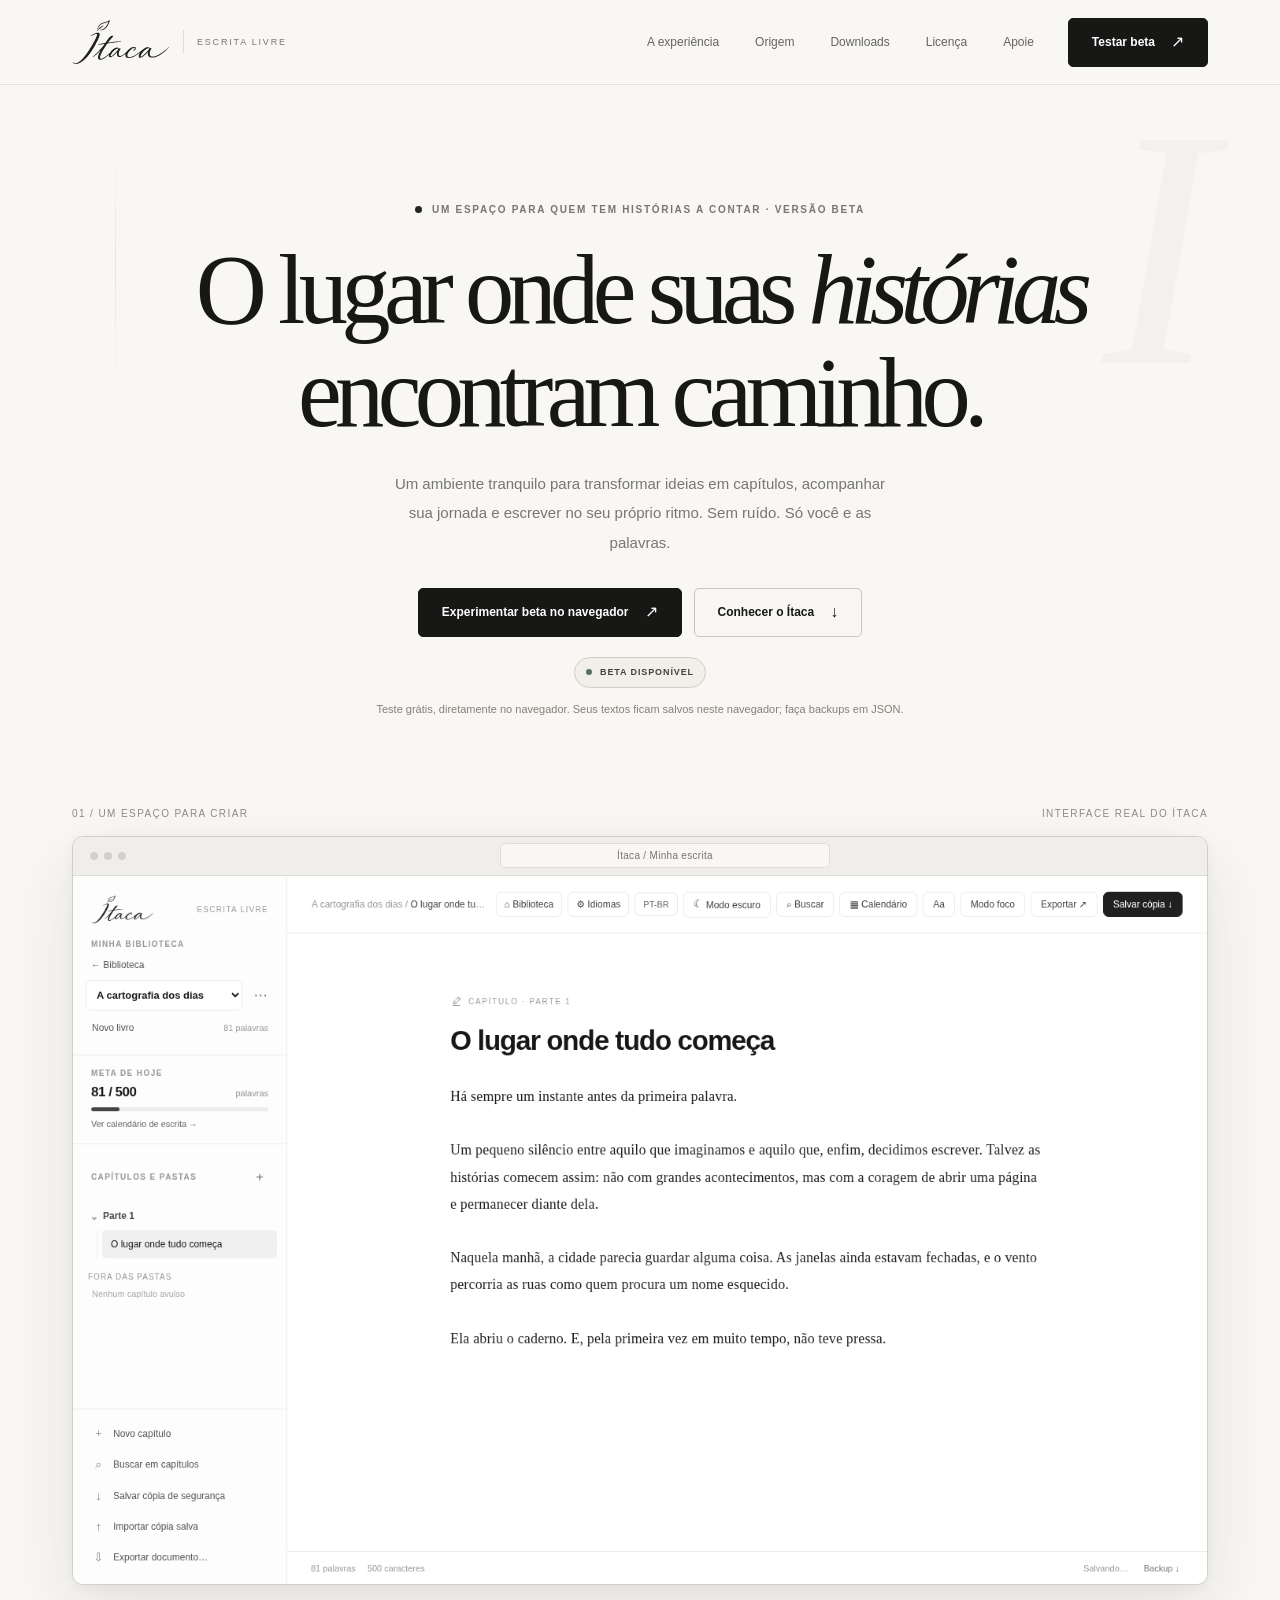
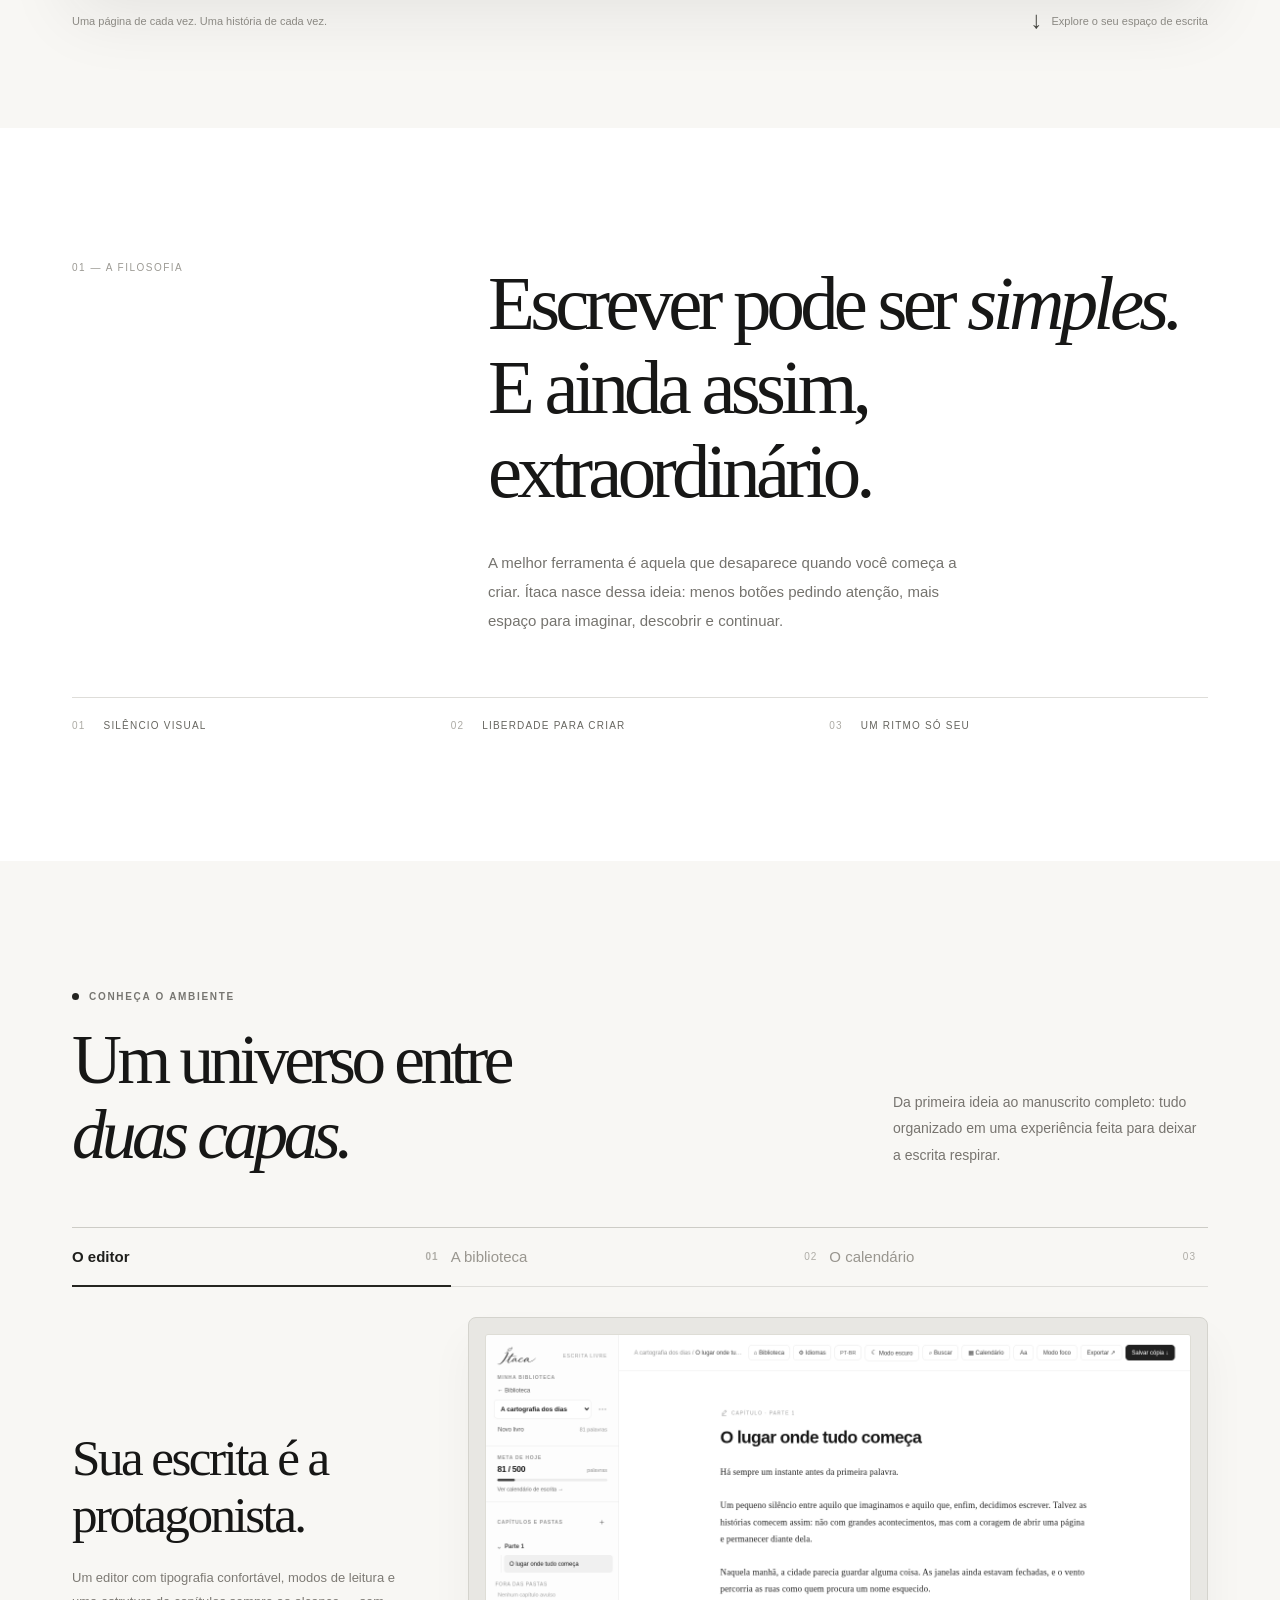
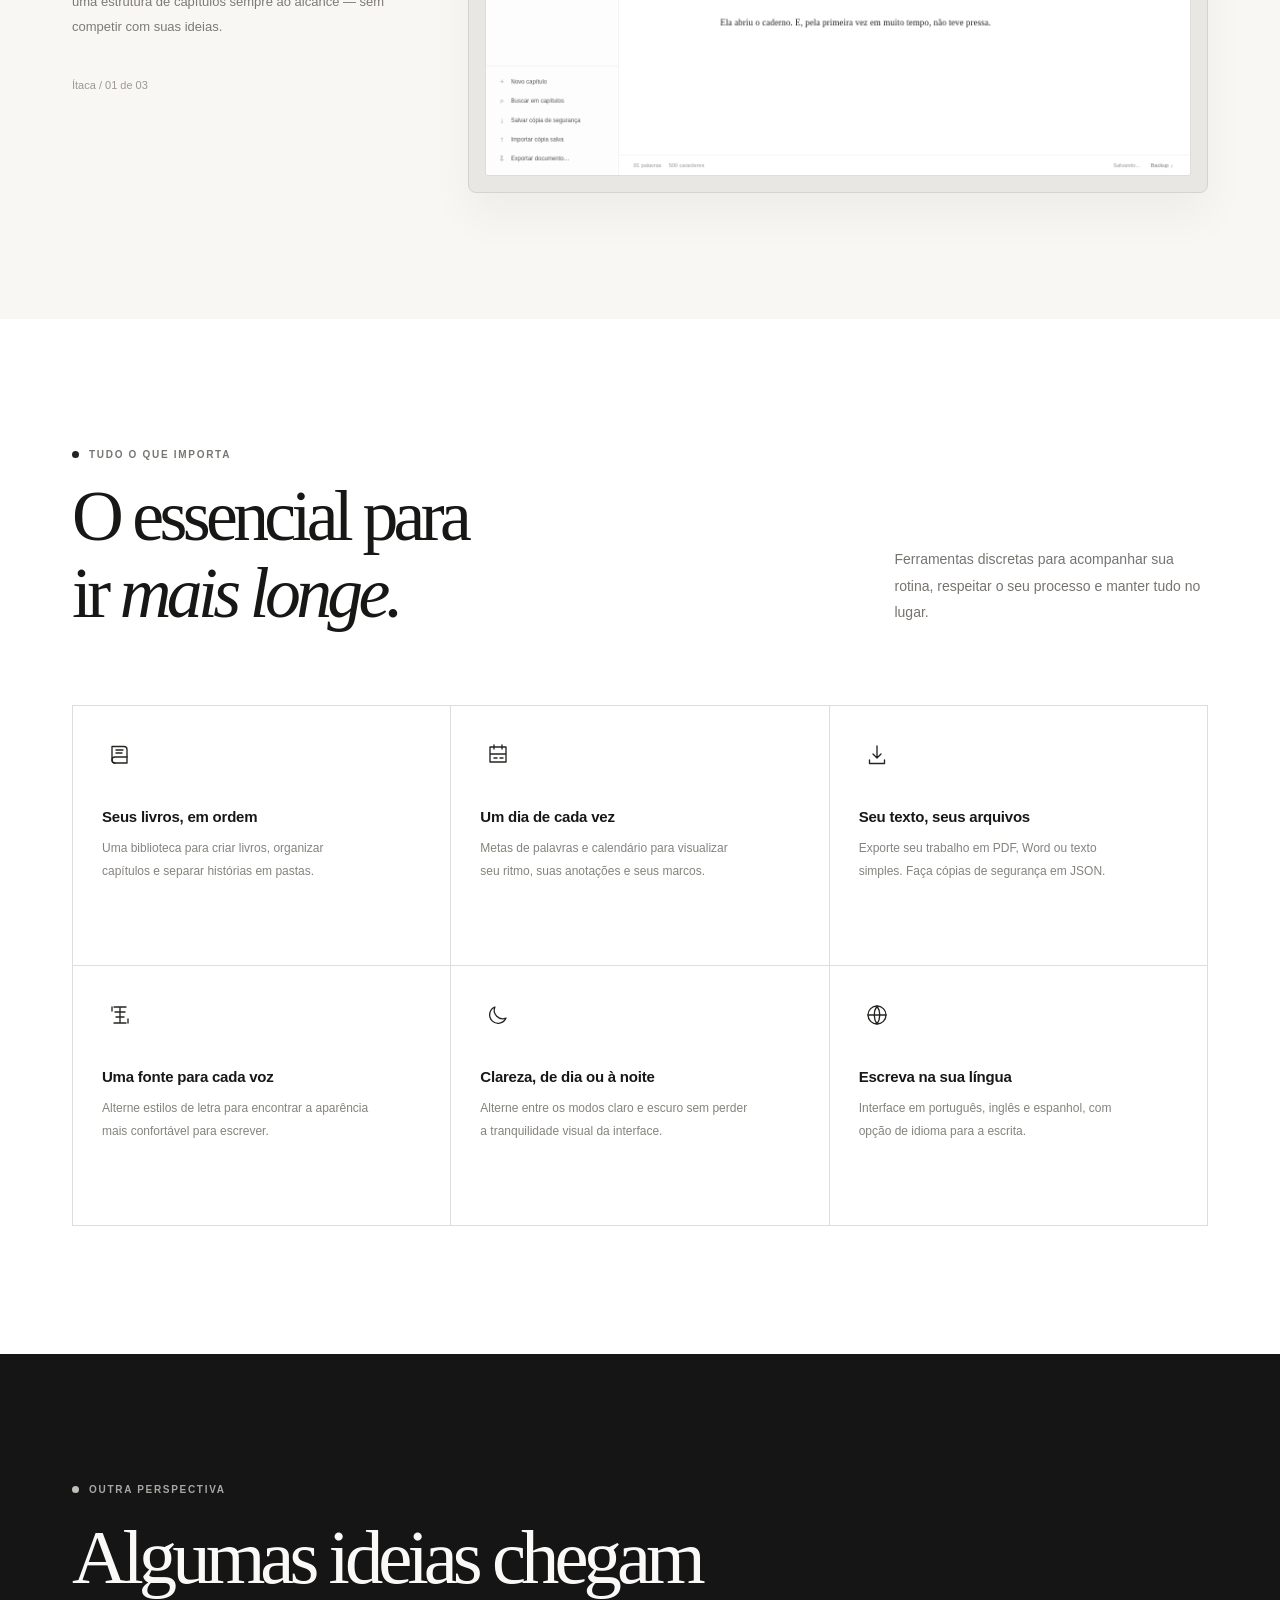
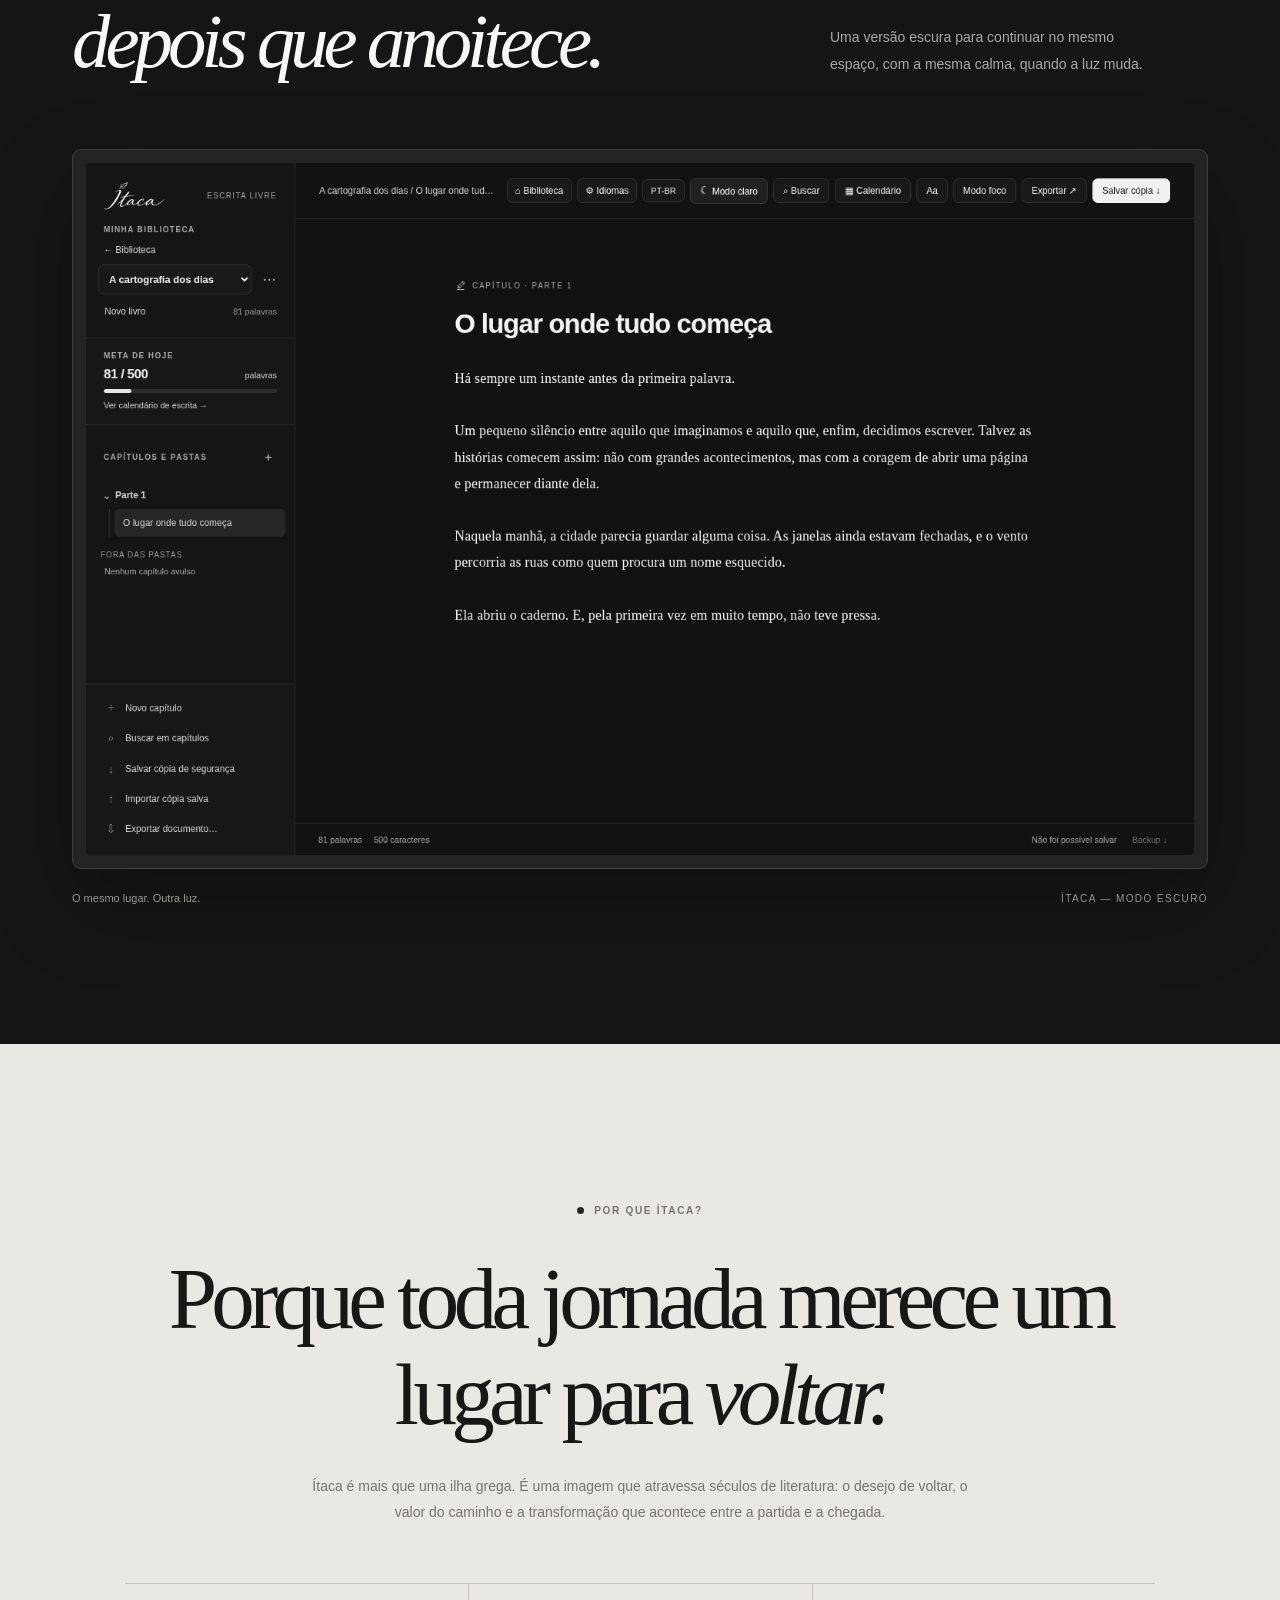
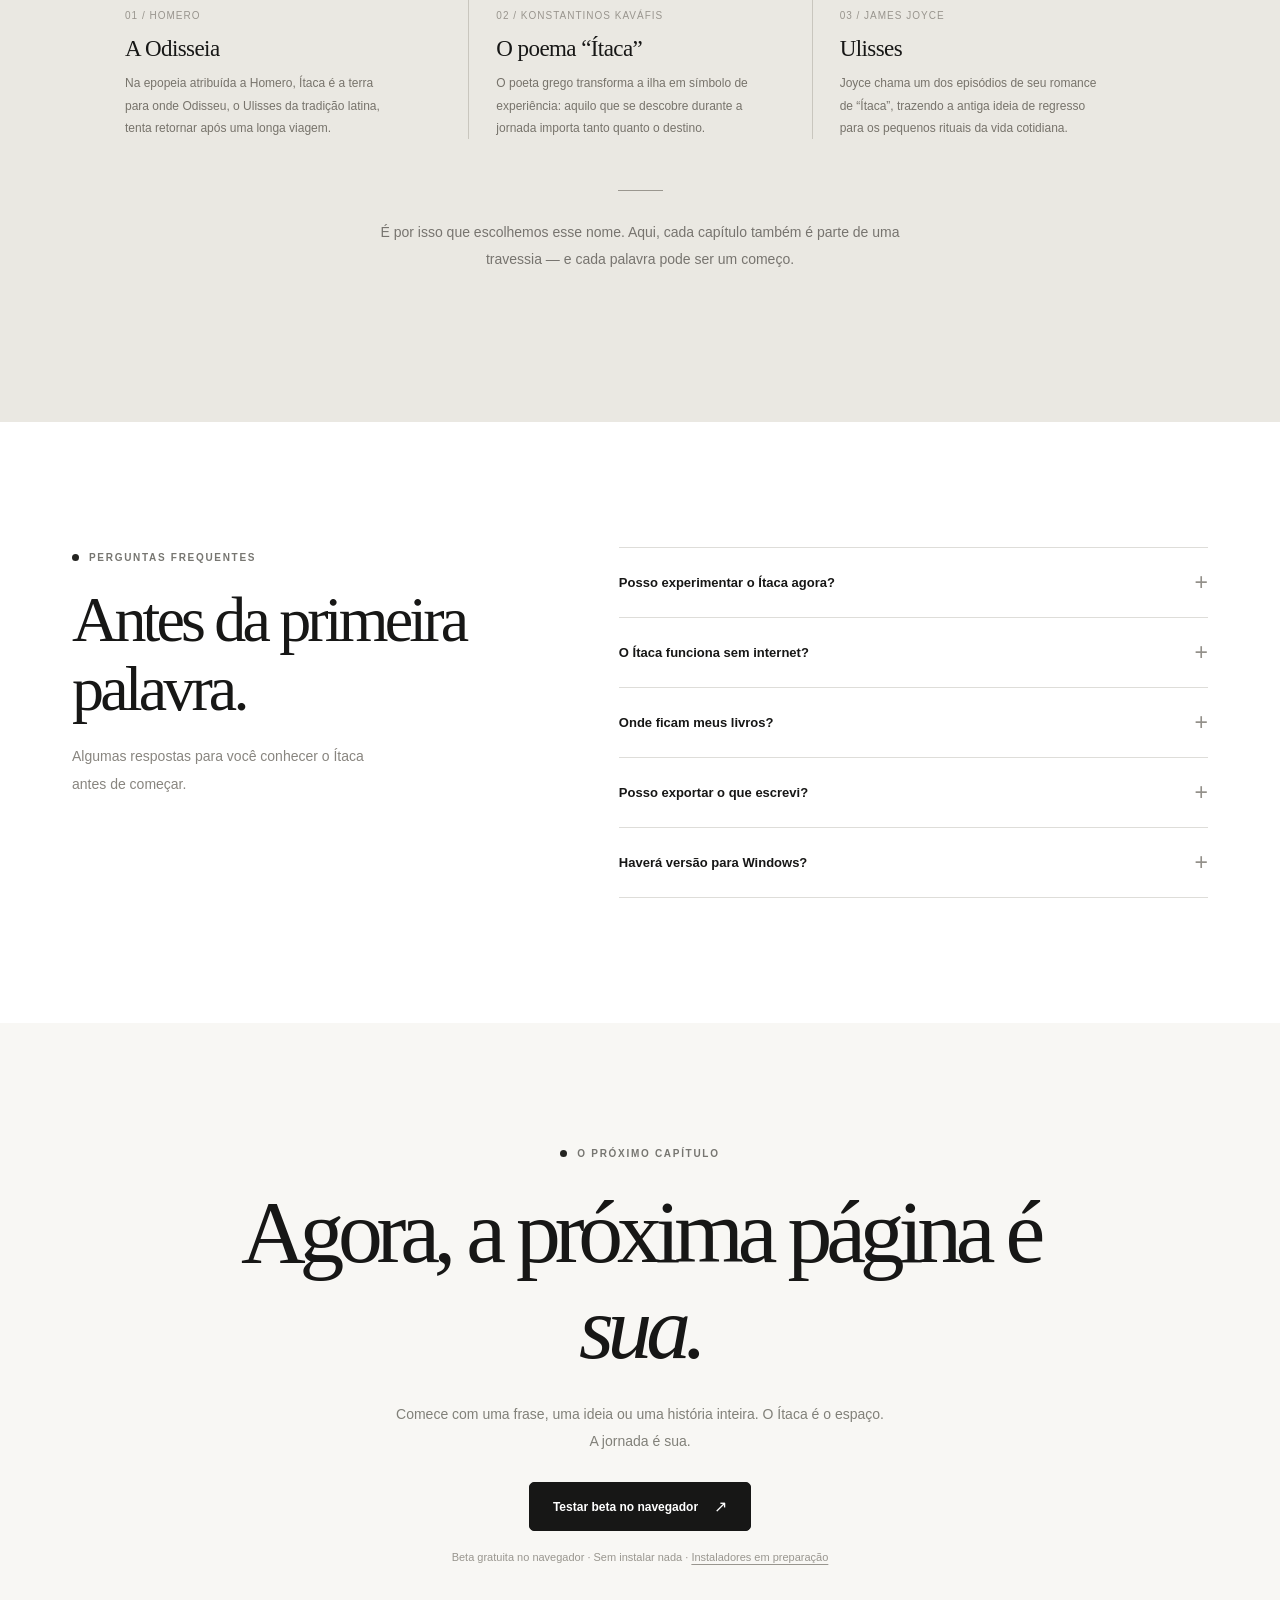
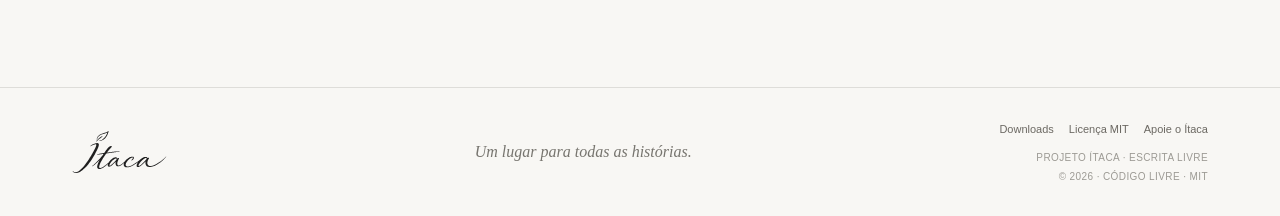
==== index.html @ 18994d3f "Publicar site do Ítaca." ====
<!doctype html>
<html lang="pt-BR">
<head>
<meta charset="UTF-8">
<meta name="viewport" content="width=device-width, initial-scale=1">
<meta name="theme-color" content="#f8f7f4">
<meta name="description" content="Experimente gratuitamente a versão beta do Ítaca no navegador: escreva livros, organize capítulos e acompanhe sua jornada de escrita.">
<meta property="og:title" content="Ítaca — Um lugar para suas histórias">
<meta property="og:description" content="Um lugar tranquilo para suas histórias. Experimente gratuitamente a versão beta do Ítaca no navegador.">
<title>Ítaca — Um lugar para suas histórias</title>
<link rel="icon" href="data:image/svg+xml,%3Csvg xmlns='http://www.w3.org/2000/svg' viewBox='0 0 64 64'%3E%3Crect width='64' height='64' rx='15' fill='%23191919'/%3E%3Cpath d='M17 46h30M22 39l3-9 18-18a4 4 0 0 1 6 0l3 3a4 4 0 0 1 0 6L34 39l-12 3z' fill='none' stroke='white' stroke-width='3' stroke-linejoin='round'/%3E%3C/svg%3E">
<style>
:root{--paper:#f8f7f4;--white:#fff;--ink:#171716;--muted:#71716e;--line:#deddd9;--soft:#eeede9;--faded:#aaa9a4;--dark:#171716;--display:Georgia,"Times New Roman",serif;--sans:-apple-system,BlinkMacSystemFont,"Segoe UI",Inter,Arial,sans-serif;--max:1200px}
*{box-sizing:border-box}
html{scroll-behavior:smooth}
body{margin:0;background:var(--paper);color:var(--ink);font-family:var(--sans);font-size:15px;-webkit-font-smoothing:antialiased;overflow-x:hidden}
button,a{ -webkit-tap-highlight-color:transparent }
a{color:inherit;text-decoration:none} button{font-family:inherit} button:focus-visible,a:focus-visible,summary:focus-visible{outline:2px solid #5a5a55;outline-offset:5px}
img{max-width:100%;display:block}
.wrap{max-width:var(--max);margin-inline:auto;padding-inline:32px}
.eyebrow{display:inline-flex;align-items:center;gap:10px;font-size:10px;font-weight:650;letter-spacing:.17em;text-transform:uppercase;color:#777671}
.eyebrow .dot{width:7px;height:7px;border-radius:50%;background:#242421}
.writing-line{font-family:var(--display);font-style:italic}
.rule{height:1px;background:var(--line);border:0}
/* Navigation */
.site-nav{z-index:30;position:sticky;top:0;border-bottom:1px solid rgba(46,46,43,.11);backdrop-filter:blur(20px);-webkit-backdrop-filter:blur(20px);background:rgba(248,247,244,.94)}
.nav-inner{min-height:84px;display:flex;align-items:center;justify-content:space-between;gap:34px}
.nav-logo{display:flex;align-items:center;gap:13px;min-width:0}
.nav-logo img{width:98px;height:auto}
.nav-logo .brand-divider{width:1px;height:23px;background:var(--line)}
.nav-logo .brand-caption{font-size:9px;letter-spacing:.2em;color:#787770;text-transform:uppercase;white-space:nowrap}
.nav-links{display:flex;align-items:center;gap:36px;margin-left:auto}
.nav-links a{font-size:12px;font-weight:510;color:#65645f;transition:color .2s}
.nav-links a:hover{color:var(--ink)}
.nav-cta{display:flex;align-items:center;gap:16px}
.btn{display:inline-flex;align-items:center;justify-content:center;gap:16px;min-height:49px;padding:0 23px;border:1px solid transparent;border-radius:5px;font-size:12px;font-weight:600;transition:transform .2s,background .2s,border-color .2s,color .2s;cursor:pointer;white-space:nowrap}
.btn:hover{transform:translateY(-2px)}
.btn-dark{color:#fff;background:var(--ink);border-color:var(--ink)}.btn-dark:hover{background:#383835;border-color:#383835}
.btn-light{background:transparent;color:var(--ink);border-color:#c6c5c0}.btn-light:hover{border-color:var(--ink)}
.btn-white{background:#fff;color:#171716;border-color:#fff}.btn-white:hover{background:#e9e7e1}
.btn .arrow{font-size:16px;font-weight:400;line-height:1}
.mobile-toggle{display:none;background:transparent;border:1px solid var(--line);border-radius:5px;width:44px;height:44px;align-items:center;justify-content:center;cursor:pointer}
.mobile-toggle svg{height:18px;width:18px}
/* Hero */
.hero{position:relative;overflow:hidden;padding:114px 0 94px}
.hero::before{content:'';position:absolute;width:1px;height:240px;background:linear-gradient(transparent,#d9d8d3,transparent);left:9%;top:60px;opacity:.6}
.hero::after{content:'I';position:absolute;right:5%;top:28px;font:italic 340px/.8 var(--display);color:rgba(30,30,26,.025);pointer-events:none}
.hero-top{position:relative;text-align:center;z-index:1}
.hero h1{font:400 clamp(56px,7.7vw,112px)/1.04 var(--display);letter-spacing:-.068em;max-width:1020px;margin:23px auto 25px}
.hero h1 em{font-style:italic;font-weight:400;letter-spacing:-.078em}
.hero-copy{font-size:15px;line-height:1.95;max-width:510px;color:#777671;margin:0 auto 31px}
.hero-actions{display:flex;align-items:center;justify-content:center;gap:12px;flex-wrap:wrap}
.hero-note{font-size:11px;color:#92918b;margin:18px 0 0}
.hero-visual{padding-top:90px;position:relative}
.hero-visual-top{display:flex;align-items:center;justify-content:space-between;gap:16px;margin-bottom:17px;font-size:10px;color:#8d8b85;letter-spacing:.14em;text-transform:uppercase}
.browser-shell{background:#fcfcfb;border:1px solid #d0cfca;border-radius:11px;overflow:hidden;box-shadow:0 28px 70px #20201d17,0 3px 13px #20201d0c}
.browser-top{background:#efeeeb;height:39px;display:flex;align-items:center;gap:14px;border-bottom:1px solid #deddd9;padding-inline:17px}
.traffic{display:flex;gap:6px}.traffic span{width:8px;height:8px;border-radius:50%;background:#d3d1cc}
.browser-location{margin:auto;min-width:0;padding:6px 12px;border:1px solid #deddd9;border-radius:5px;background:#f8f7f5;color:#777670;font-size:10px;letter-spacing:.03em;width:30%;text-align:center}
.screenshot{display:block;width:100%;height:auto;aspect-ratio:1440/900;object-fit:cover}
.hero-bottom{display:flex;align-items:center;justify-content:space-between;gap:12px;padding-top:22px;font-size:11px;color:#8b8983}
.hero-bottom .monogram{font:italic 24px var(--display);color:#44443f}
.hero-bottom .scroll-hint{display:flex;align-items:center;gap:9px}
/* Editorial intro */
.intro{padding:134px 0 130px;background:#fff}
.intro-grid{display:grid;grid-template-columns:.7fr 1.5fr;gap:80px;align-items:start}
.section-num{font-size:10px;letter-spacing:.15em;color:#9c9a94;text-transform:uppercase;white-space:nowrap}
.intro h2{font:400 clamp(44px,6vw,80px)/1.09 var(--display);letter-spacing:-.062em;max-width:750px;margin:0 0 34px}
.intro h2 em{font-weight:400}
.intro p{font-size:15px;line-height:1.95;color:#75736e;max-width:490px;margin:0}
.minimal-divider{margin-top:62px;border-top:1px solid var(--line);display:grid;grid-template-columns:repeat(3,1fr)}
.minimal-divider div{padding-top:22px;font-size:10px;letter-spacing:.12em;text-transform:uppercase;color:#676660}
.minimal-divider div span{color:#adaba5;margin-right:14px}
/* Feature overview tabs */
.experience{padding:125px 0 126px;background:var(--paper)}
.section-header{display:flex;align-items:end;justify-content:space-between;gap:30px;margin-bottom:54px}
.section-header h2{font:400 clamp(44px,5.4vw,74px)/1.08 var(--display);letter-spacing:-.065em;margin:20px 0 0}
.section-header p{font-size:14px;line-height:1.9;max-width:315px;color:#77746f;margin:0 0 4px}
.tabs{display:grid;grid-template-columns:1fr 1fr 1fr;border-top:1px solid #cdccc6;margin-bottom:30px}
.tab{display:flex;gap:15px;justify-content:space-between;align-items:center;text-align:left;background:transparent;border:0;border-bottom:1px solid var(--line);padding:20px 12px 20px 0;color:#99968f;cursor:pointer;font-size:15px;font-weight:520;transition:color .2s,border-color .2s}
.tab .tab-num{font-size:10px;letter-spacing:.1em;color:#afada7}
.tab.active{color:#1f1f1c;border-bottom:2px solid #252520;font-weight:650}
.tab:focus-visible{outline-offset:-4px}
.experience-panel{display:grid;grid-template-columns:.69fr 1.5fr;gap:55px;align-items:center;min-height:440px}
.experience-copy{padding:20px 0 10px}
.experience-copy h3{font:400 clamp(35px,4vw,55px)/1.12 var(--display);letter-spacing:-.05em;margin:0 0 22px;max-width:360px}
.experience-copy p{max-width:345px;font-size:13px;line-height:1.9;color:#7d7a74}
.experience-copy .small-caption{display:block;color:#9c9992;font-size:11px;padding-top:26px}
.experience-frame{position:relative;overflow:hidden;background:#e8e7e3;border:1px solid #d4d3cd;border-radius:8px;padding:16px;box-shadow:0 24px 45px #20201c0b}
.experience-frame img{width:100%;height:auto;border-radius:3px;border:1px solid #deddd6;display:none}
.experience-frame img.active{display:block;animation:softAppear .32s ease}
@keyframes softAppear{from{opacity:.6;transform:translateY(6px)}to{opacity:1;transform:none}}
/* Feature rows */
.features{background:#fff;padding:125px 0 128px}
.features-intro{display:grid;grid-template-columns:1.2fr .5fr;gap:70px;align-items:end;margin-bottom:72px}
.features-intro h2{font:400 clamp(48px,5.6vw,79px)/1.08 var(--display);letter-spacing:-.065em;margin:17px 0 0;max-width:680px}
.features-intro p{font-size:14px;line-height:1.9;color:#77736f;margin:0 0 7px}
.feature-grid{display:grid;grid-template-columns:repeat(3,minmax(0,1fr));border-top:1px solid var(--line);border-left:1px solid var(--line)}
.feature-card{padding:31px 29px 48px;min-height:260px;border-right:1px solid var(--line);border-bottom:1px solid var(--line);display:flex;flex-direction:column;align-items:start}
.feature-ico{width:36px;height:36px;display:flex;align-items:center;justify-content:center;margin-bottom:35px;color:#242421}
.feature-ico svg{width:24px;height:24px;stroke:currentColor;stroke-width:1.35;fill:none;stroke-linecap:round;stroke-linejoin:round}
.feature-card h3{font-size:15px;font-weight:620;letter-spacing:-.015em;margin:0 0 12px}
.feature-card p{color:#86837d;font-size:12px;line-height:1.9;max-width:270px;margin:0}
/* Dark mode feature */
.night{background:#151515;color:#faf9f7;padding:125px 0 140px;overflow:hidden}
.night .eyebrow{color:#a8a7a2}.night .eyebrow .dot{background:#c0bfb8}
.night-head{display:grid;grid-template-columns:1.2fr .65fr;gap:60px;align-items:end;margin-bottom:64px}
.night h2{font:400 clamp(49px,6vw,83px)/1.1 var(--display);letter-spacing:-.065em;margin:20px 0 0}
.night h2 em{font-weight:400}
.night-head p{color:#aaa9a3;font-size:14px;line-height:1.9;max-width:320px;margin:0 0 7px}
.night-stage{border:1px solid #3e3e3b;border-radius:9px;padding:13px;background:#232323;box-shadow:0 34px 85px #0004;overflow:hidden}
.night-stage img{border-radius:4px;width:100%;height:auto}
.night-foot{display:flex;align-items:center;justify-content:space-between;gap:20px;padding-top:23px;color:#96958f;font-size:11px}
.night-foot span:last-child{letter-spacing:.14em;text-transform:uppercase;font-size:10px}
/* Philosophy */
.philosophy{padding:156px 0 150px;background:#eae8e2;text-align:center}
.philosophy .eyebrow{color:#77746e}
.philosophy blockquote{font:400 clamp(48px,6.8vw,93px)/1.1 var(--display);letter-spacing:-.065em;margin:34px auto 30px;max-width:1080px}
.philosophy p{font-size:14px;line-height:1.9;color:#77746f;max-width:540px;margin:0 auto}
.philosophy-line{margin:46px auto 0;width:45px;height:1px;background:#9a978f}
/* FAQ */
.faq{padding:125px 0 125px;background:#fff}
.faq-grid{display:grid;grid-template-columns:.75fr 1fr;gap:105px}
.faq h2{font:400 clamp(44px,5vw,67px)/1.08 var(--display);letter-spacing:-.06em;margin:21px 0 20px}
.faq-intro{font-size:14px;line-height:1.95;color:#88857f;max-width:300px}
.question{border-bottom:1px solid var(--line)}
.question:first-child{border-top:1px solid var(--line)}
.question summary{list-style:none;display:flex;align-items:center;justify-content:space-between;gap:18px;padding:23px 0;cursor:pointer;font-size:13px;font-weight:590}
.question summary::-webkit-details-marker{display:none}
.question summary .plus{font-size:23px;line-height:1;font-weight:300;color:#93908a;transition:transform .2s}
.question[open] summary .plus{transform:rotate(45deg)}
.question p{font-size:13px;line-height:1.9;color:#7d7a74;margin:0 0 24px;max-width:495px}
/* Final CTA */
.final{padding:120px 0 124px;text-align:center;background:var(--paper)}
.final h2{font:400 clamp(51px,7vw,92px)/1.07 var(--display);letter-spacing:-.069em;margin:24px auto 25px;max-width:860px}
.final h2 em{font-weight:400}
.final p{font-size:14px;line-height:1.9;color:#818079;margin:0 auto 28px;max-width:490px}
.final .btn{min-width:210px}
.final .availability{display:block;font-size:11px;color:#99968f;margin-top:20px}
footer{background:var(--paper);border-top:1px solid var(--line)}
.footer-inner{min-height:128px;display:flex;justify-content:space-between;align-items:center;gap:35px}
.footer-inner img{width:95px;height:auto}
.footer-middle{font:italic 16px var(--display);color:#77756f}
.footer-right{font-size:10px;color:#9c9a94;letter-spacing:.04em;text-align:right;line-height:1.9}
/* reveal */
.js .reveal{opacity:0;transform:translateY(17px);transition:opacity .7s ease,transform .7s ease}
.js .reveal.in{opacity:1;transform:none}
/* Responsive */
@media(max-width:1040px){.wrap{padding-inline:30px}.nav-links{gap:22px}.nav-cta .btn{padding:0 14px}.hero{padding-top:98px}.hero h1{max-width:840px}.intro-grid{gap:55px}.experience-panel{gap:34px}.faq-grid{gap:55px}}
@media(max-width:770px){.nav-inner{min-height:70px}.nav-logo img{width:85px}.nav-links{display:none;position:absolute;top:69px;left:0;right:0;background:var(--paper);padding:22px 30px 28px;border-bottom:1px solid var(--line);flex-direction:column;align-items:flex-start;gap:20px;box-shadow:0 12px 20px #0000000b}.nav-links.open{display:flex}.mobile-toggle{display:flex}.nav-cta .btn{display:none}.hero{padding:76px 0 67px}.hero::before,.hero::after{display:none}.hero h1{font-size:clamp(51px,9.5vw,74px)}.hero-visual{padding-top:65px}.browser-shell{border-radius:8px}.hero-bottom{flex-wrap:wrap}.intro,.experience,.features,.night,.philosophy,.faq,.final{padding-block:90px}.intro-grid,.experience-panel,.features-intro,.night-head,.faq-grid{grid-template-columns:1fr;gap:30px}.intro h2{margin-top:3px}.section-header{align-items:start;flex-direction:column;gap:18px}.experience-panel{min-height:0}.experience-copy h3{max-width:none}.experience-copy{padding:0}.experience-frame{padding:10px}.features-intro{margin-bottom:42px}.feature-grid{grid-template-columns:repeat(2,minmax(0,1fr))}.night-head{margin-bottom:35px}.night-head p{max-width:560px}.faq-grid{gap:42px}.footer-inner{min-height:160px;flex-wrap:wrap;gap:12px}.footer-right{text-align:left}}
@media(max-width:530px){.wrap{padding-inline:21px}.nav-logo .brand-caption{display:none}.nav-logo .brand-divider{display:none}.hero{padding-top:70px}.eyebrow{font-size:9px;letter-spacing:.13em}.hero h1{font-size:clamp(48px,12.5vw,70px);line-height:1.04;margin:22px auto}.hero-copy{font-size:13px;line-height:1.85}.hero-actions .btn{width:100%}.hero-visual{padding-top:55px}.hero-visual-top{font-size:8px}.browser-top{height:29px;padding-inline:12px}.traffic span{width:6px;height:6px}.browser-location{font-size:8px;width:56%}.hero-bottom{font-size:9px}.intro,.experience,.features,.night,.philosophy,.faq,.final{padding-block:77px}.intro h2{font-size:46px}.minimal-divider{margin-top:40px}.minimal-divider div{font-size:8px;line-height:1.5}.minimal-divider div span{display:block;margin:0 0 5px}.section-header h2,.features-intro h2,.faq h2{font-size:47px}.section-header{margin-bottom:29px}.tabs{gap:8px}.tab{font-size:12px;gap:5px;padding-right:2px}.tab .tab-num{font-size:9px}.feature-grid{grid-template-columns:1fr}.feature-card{min-height:200px;padding:26px 25px 32px}.feature-ico{margin-bottom:20px}.night h2{font-size:49px}.philosophy blockquote{font-size:48px}.final h2{font-size:53px}.night-foot{font-size:9px}.footer-inner{padding-block:30px;display:grid;grid-template-columns:1fr 1fr}.footer-middle{grid-column:1/-1;grid-row:2}.footer-right{align-self:end}}
@media(prefers-reduced-motion:reduce){html{scroll-behavior:auto}*,*::before,*::after{animation-duration:.01ms!important;transition-duration:.01ms!important}.js .reveal{opacity:1;transform:none}}

/* Novas páginas · mesma linguagem editorial */
.nav-links a[aria-current="page"]{color:var(--ink);font-weight:680}
.footer-more{display:flex;gap:15px;flex-wrap:wrap;justify-content:flex-end;margin-bottom:8px}
.footer-more a{color:#6c6963;font-size:11px;letter-spacing:0;text-transform:none;white-space:nowrap}
.footer-more a:hover{text-decoration:underline;color:#25241f}
.philosophy .literary-intro{max-width:680px}
.literary-refs{display:grid;grid-template-columns:repeat(3,minmax(0,1fr));max-width:1030px;margin:57px auto 0;border-top:1px solid #c9c6be;text-align:left;gap:0}
.literary-ref{padding:26px 26px 0 0;min-width:0}
.literary-ref+.literary-ref{border-left:1px solid #c9c6be;padding-left:27px}
.literary-ref .literary-num{color:#99958e;letter-spacing:.1em;font-size:10px}
.literary-ref h3{font:400 23px/1.2 var(--display);letter-spacing:-.025em;margin:14px 0 10px}
.philosophy .literary-ref p{font-size:12px;line-height:1.85;color:#77736b;margin:0;max-width:270px}
.philosophy .philosophy-line{margin-top:51px}
.page-lead{padding:101px 0 93px;background:var(--paper);border-bottom:1px solid var(--line);text-align:center;position:relative;overflow:hidden}
.page-lead::after{content:'Í';font:italic 280px/.8 var(--display);color:#24221e08;position:absolute;right:7%;top:19px;pointer-events:none}
.page-lead .wrap{position:relative;z-index:1}
.page-lead h1{font:400 clamp(57px,7.6vw,105px)/1.04 var(--display);letter-spacing:-.07em;margin:23px auto 23px;max-width:1000px}
.page-lead h1 em{font-weight:400}
.page-lead p{max-width:650px;margin:0 auto;color:#77736f;font-size:15px;line-height:1.94}
.page-content{padding:94px 0 133px;background:#fff}
.page-content.warm{background:var(--paper)}
.page-intro{max-width:710px;margin:0 auto 50px;text-align:center}
.page-intro h2{font:400 clamp(35px,4.6vw,56px)/1.13 var(--display);letter-spacing:-.052em;margin:12px 0 14px}
.page-intro p{color:#77736f;font-size:14px;line-height:1.9;margin:0}
.download-grid{max-width:1040px;margin:0 auto;display:grid;grid-template-columns:repeat(2,minmax(0,1fr));gap:24px}
.download-card{border:1px solid #d9d7d0;background:#f8f7f4;border-radius:9px;padding:38px 34px 32px;display:flex;flex-direction:column;align-items:start;min-height:430px}
.system-icon{width:58px;height:58px;border:1px solid #d5d3cc;border-radius:13px;display:grid;place-items:center;font-size:29px;font-weight:400;color:#25241f;background:#fff}
.download-card .kicker{color:#918e87;font-size:10px;letter-spacing:.15em;text-transform:uppercase;margin:35px 0 10px}
.download-card h3{font:400 clamp(32px,3vw,44px)/1.1 var(--display);letter-spacing:-.05em;margin:0 0 14px}
.download-card p{color:#73716b;font-size:13px;line-height:1.85;margin:0 0 28px;flex:1}
.availability-tag{display:inline-flex;align-items:center;gap:8px;color:#77746f;font-size:11px;margin-top:15px}
.availability-tag::before{content:'';width:6px;height:6px;background:#bbb8b0;border-radius:50%}
.btn:disabled,.btn[disabled]{background:#e5e3dd;border-color:#e5e3dd;color:#8f8c85;cursor:not-allowed;transform:none;opacity:1}
.btn:disabled:hover,.btn[disabled]:hover{transform:none;background:#e5e3dd}
.note-strip{max-width:1040px;margin:45px auto 0;border-top:1px solid var(--line);padding:23px 3px 0;display:flex;gap:30px;align-items:center;justify-content:space-between}
.note-strip p{font-size:13px;color:#797670;line-height:1.7;max-width:600px;margin:0}
.license-layout{max-width:1050px;margin:0 auto;display:grid;grid-template-columns:.75fr 1.3fr;gap:86px}
.license-stamp{width:105px;height:105px;display:grid;place-items:center;border:1px solid #b5b1a8;border-radius:100%;font:400 40px var(--display);color:#262522}
.license-side h2{font:400 38px/1.15 var(--display);letter-spacing:-.04em;margin:25px 0 14px}
.license-side p,.license-copy p{font-size:14px;color:#77736f;line-height:1.96;margin:0 0 22px}
.license-copy h3{font:400 26px/1.2 var(--display);letter-spacing:-.03em;margin:0 0 15px}
.license-points{display:grid;gap:0;border-top:1px solid #dad8d1;margin-bottom:33px}
.license-point{display:grid;grid-template-columns:30px 1fr;align-items:start;gap:14px;border-bottom:1px solid #e5e2dc;padding:18px 0}
.license-point .mark{font-size:18px;color:#55514a}
.license-point strong{display:block;font-size:13px;color:#292824;font-weight:640;margin-bottom:6px}
.license-point span{font-size:12px;line-height:1.75;color:#77746f}
.license-fine{font-size:12px!important;line-height:1.8!important;color:#96928c!important}
.support-quote{font:400 clamp(37px,5vw,65px)/1.15 var(--display);letter-spacing:-.05em;max-width:890px;margin:0 auto 55px;text-align:center}
.support-grid{display:grid;grid-template-columns:repeat(2,minmax(0,1fr));gap:24px;max-width:1000px;margin:0 auto}
.support-card{padding:36px 34px 34px;border:1px solid #d8d6ce;background:#fff;border-radius:9px;min-height:330px;display:flex;align-items:start;flex-direction:column}
.support-card .symbol{font:400 32px var(--display);display:grid;place-items:center;width:50px;height:50px;border:1px solid var(--line);border-radius:10px;margin-bottom:29px}
.support-card h3{font:400 30px var(--display);letter-spacing:-.04em;margin:0 0 13px}
.support-card p{font-size:13px;line-height:1.85;color:#77736f;flex:1;margin:0 0 27px}
.support-note{text-align:center;font-size:12px;color:#838078;max-width:620px;margin:38px auto 0;line-height:1.9}
@media(max-width:1140px){.nav-links{gap:18px}.nav-links a{font-size:11px}.nav-logo .brand-caption{display:none}.nav-logo .brand-divider{display:none}}
@media(max-width:900px){.footer-inner{flex-wrap:wrap}.footer-right{text-align:left}.footer-more{justify-content:flex-start}}
@media(max-width:770px){.literary-refs{grid-template-columns:1fr;gap:0;margin-top:34px}.literary-ref{padding:19px 0 21px}.literary-ref+.literary-ref{border-left:0;border-top:1px solid #c9c6be;padding:19px 0 21px}.philosophy .literary-ref p{max-width:none}.download-grid,.support-grid,.license-layout{grid-template-columns:1fr}.license-layout{gap:35px}.page-lead{padding:76px 0}.page-content{padding:67px 0 90px}.note-strip{flex-direction:column;align-items:flex-start}.download-card{min-height:330px}.page-lead::after{display:none}}
@media(max-width:530px){.page-lead h1{font-size:clamp(48px,12vw,68px)}.page-lead p{font-size:13px}.download-card,.support-card{padding:28px 25px 26px}.support-quote{font-size:40px}.footer-more{gap:12px}}


/* Aviso da beta pública — discreto e editorial */
.beta-notice{display:flex;align-items:center;justify-content:center;gap:12px;max-width:650px;margin:20px auto 0;color:#838078;font-size:11px;line-height:1.65;flex-wrap:wrap}
.beta-pill{display:inline-flex;align-items:center;gap:8px;white-space:nowrap;padding:7px 11px;border:1px solid #d0cec6;background:#f0efe9;border-radius:100px;color:#44423d;font-size:9px;font-weight:700;letter-spacing:.1em}
.beta-live-dot{display:inline-block;width:6px;height:6px;border-radius:50%;background:#5a7059}
@media(max-width:530px){.beta-notice{display:grid;justify-items:center;font-size:11px;padding:0 8px}.hero-actions .btn{padding:0 12px;font-size:12px}}

</style>
<script>document.documentElement.classList.add('js')</script>
</head>
<body>
<header class="site-nav">
  <div class="wrap nav-inner">
    <a href="#inicio" aria-label="Ítaca, voltar ao início" class="nav-logo"><img src="[data-uri]" alt="Ítaca"><span class="brand-divider" aria-hidden="true"></span><span class="brand-caption">Escrita livre</span></a>
    <nav class="nav-links" id="nav-links" aria-label="Navegação principal">
      <a href="#experiencia">A experiência</a><a href="#sobre">Origem</a><a href="downloads.html">Downloads</a><a href="licenca.html">Licença</a><a href="apoie.html">Apoie</a>
    </nav>
    <div class="nav-cta"><a class="btn btn-dark" href="experimentar.html" aria-label="Experimentar versão beta do Ítaca no navegador">Testar beta <span class="arrow">↗</span></a><button class="mobile-toggle" id="mobile-toggle" aria-label="Abrir menu" aria-expanded="false" aria-controls="nav-links"><svg viewBox="0 0 24 24" aria-hidden="true" fill="none" stroke="currentColor" stroke-width="1.7" stroke-linecap="round"><path d="M4 8h16M4 16h16"/></svg></button></div>
  </div>
</header>
<main>
<section class="hero" id="inicio">
  <div class="wrap">
    <div class="hero-top">
      <div class="eyebrow"><span class="dot"></span> Um espaço para quem tem histórias a contar · versão beta</div>
      <h1>O lugar onde suas <em>histórias</em> encontram caminho.</h1>
      <p class="hero-copy">Um ambiente tranquilo para transformar ideias em capítulos, acompanhar sua jornada e escrever no seu próprio ritmo. Sem ruído. Só você e as palavras.</p>
      <div class="hero-actions"><a class="btn btn-dark" href="experimentar.html">Experimentar beta no navegador <span class="arrow">↗</span></a><a class="btn btn-light" href="#experiencia">Conhecer o Ítaca <span class="arrow">↓</span></a></div>
      <div class="beta-notice" role="note"><span class="beta-pill"><span aria-hidden="true" class="beta-live-dot"></span> BETA DISPONÍVEL</span><span>Teste grátis, diretamente no navegador. Seus textos ficam salvos neste navegador; faça backups em JSON.</span></div>
    </div>
    <div class="hero-visual reveal">
      <div class="hero-visual-top"><span>01 / UM ESPAÇO PARA CRIAR</span><span>INTERFACE REAL DO ÍTACA</span></div>
      <div class="browser-shell"><div class="browser-top" aria-hidden="true"><div class="traffic"><span></span><span></span><span></span></div><div class="browser-location">Ítaca / Minha escrita</div></div><img class="screenshot" src="[data-uri]" alt="Editor Ítaca em modo claro, com capítulos à esquerda, campo de escrita e meta diária." loading="eager"></div>
      <div class="hero-bottom"><span>Uma página de cada vez. Uma história de cada vez.</span><span class="scroll-hint"><span class="monogram">↓</span> Explore o seu espaço de escrita</span></div>
    </div>
  </div>
</section>
<section class="intro" id="filosofia"><div class="wrap">
  <div class="intro-grid reveal"><div class="section-num">01 — A FILOSOFIA</div><div><h2>Escrever pode ser <em class="writing-line">simples.</em> E ainda assim, extraordinário.</h2><p>A melhor ferramenta é aquela que desaparece quando você começa a criar. Ítaca nasce dessa ideia: menos botões pedindo atenção, mais espaço para imaginar, descobrir e continuar.</p></div></div>
  <div class="minimal-divider reveal"><div><span>01</span> Silêncio visual</div><div><span>02</span> Liberdade para criar</div><div><span>03</span> Um ritmo só seu</div></div>
</div></section>
<section class="experience" id="experiencia"><div class="wrap">
  <div class="section-header reveal"><div><div class="eyebrow"><span class="dot"></span> Conheça o ambiente</div><h2>Um universo entre<br><em class="writing-line">duas capas.</em></h2></div><p>Da primeira ideia ao manuscrito completo: tudo organizado em uma experiência feita para deixar a escrita respirar.</p></div>
  <div class="tabs" role="tablist" aria-label="Ver funcionalidades do Ítaca">
    <button type="button" class="tab active" role="tab" aria-selected="true" aria-controls="experience-panel" data-tab="editor"><span>O editor</span><span class="tab-num">01</span></button>
    <button type="button" class="tab" role="tab" aria-selected="false" aria-controls="experience-panel" data-tab="biblioteca"><span>A biblioteca</span><span class="tab-num">02</span></button>
    <button type="button" class="tab" role="tab" aria-selected="false" aria-controls="experience-panel" data-tab="calendario"><span>O calendário</span><span class="tab-num">03</span></button>
  </div>
  <div class="experience-panel" id="experience-panel" role="tabpanel" aria-live="polite">
    <div class="experience-copy"><h3 id="tab-heading">Sua escrita é a protagonista.</h3><p id="tab-description">Um editor com tipografia confortável, modos de leitura e uma estrutura de capítulos sempre ao alcance — sem competir com suas ideias.</p><span class="small-caption" id="tab-counter">Ítaca / 01 de 03</span></div>
    <div class="experience-frame"><img data-image="editor" class="active" src="[data-uri]" alt="Tela do editor de texto do Ítaca."><img data-image="biblioteca" src="[data-uri]" alt="Biblioteca de livros do Ítaca com três livros de exemplo." loading="lazy"><img data-image="calendario" src="[data-uri]" alt="Calendário de escrita com progresso diário e anotações." loading="lazy"></div>
  </div>
</div></section>
<section class="features" id="recursos"><div class="wrap">
  <div class="features-intro reveal"><div><div class="eyebrow"><span class="dot"></span> Tudo o que importa</div><h2>O essencial para<br>ir <em class="writing-line">mais longe.</em></h2></div><p>Ferramentas discretas para acompanhar sua rotina, respeitar o seu processo e manter tudo no lugar.</p></div>
  <div class="feature-grid">
    <div class="feature-card reveal"><div class="feature-ico"><svg viewBox="0 0 24 24"><path d="M4 3.5h12a3 3 0 0 1 3 3V20H7a3 3 0 0 1-3-3z"/><path d="M7 20a3 3 0 0 1 0-6h12M8 7h7M8 10h6"/></svg></div><h3>Seus livros, em ordem</h3><p>Uma biblioteca para criar livros, organizar capítulos e separar histórias em pastas.</p></div>
    <div class="feature-card reveal"><div class="feature-ico"><svg viewBox="0 0 24 24"><path d="M4 7.5V4h16v15H4zM4 11h16M8 2v4M16 2v4M8 15h3M14 15h3"/></svg></div><h3>Um dia de cada vez</h3><p>Metas de palavras e calendário para visualizar seu ritmo, suas anotações e seus marcos.</p></div>
    <div class="feature-card reveal"><div class="feature-ico"><svg viewBox="0 0 24 24"><path d="M12 3v12m0 0 4-4m-4 4-4-4M4.5 17v3.5h15V17"/></svg></div><h3>Seu texto, seus arquivos</h3><p>Exporte seu trabalho em PDF, Word ou texto simples. Faça cópias de segurança em JSON.</p></div>
    <div class="feature-card reveal"><div class="feature-ico"><svg viewBox="0 0 24 24"><path d="M6 4h12M6 20h12M12 4v16M4 8V4M20 20v-4"/><path d="M7 9h10M8 14h8"/></svg></div><h3>Uma fonte para cada voz</h3><p>Alterne estilos de letra para encontrar a aparência mais confortável para escrever.</p></div>
    <div class="feature-card reveal"><div class="feature-ico"><svg viewBox="0 0 24 24"><path d="M20 15.1A8.5 8.5 0 0 1 8.9 4 8.5 8.5 0 1 0 20 15.1z"/></svg></div><h3>Clareza, de dia ou à noite</h3><p>Alterne entre os modos claro e escuro sem perder a tranquilidade visual da interface.</p></div>
    <div class="feature-card reveal"><div class="feature-ico"><svg viewBox="0 0 24 24"><circle cx="12" cy="12" r="9"/><path d="M3 12h18M12 3a16 16 0 0 1 0 18M12 3a16 16 0 0 0 0 18"/></svg></div><h3>Escreva na sua língua</h3><p>Interface em português, inglês e espanhol, com opção de idioma para a escrita.</p></div>
  </div>
</div></section>
<section class="night"><div class="wrap">
  <div class="night-head reveal"><div><div class="eyebrow"><span class="dot"></span> Outra perspectiva</div><h2>Algumas ideias chegam <em class="writing-line">depois que anoitece.</em></h2></div><p>Uma versão escura para continuar no mesmo espaço, com a mesma calma, quando a luz muda.</p></div>
  <div class="night-stage reveal"><img src="[data-uri]" alt="Ítaca no modo escuro, com editor de capítulos e aparência minimalista." loading="lazy"></div>
  <div class="night-foot"><span>O mesmo lugar. Outra luz.</span><span>Ítaca — Modo escuro</span></div>
</div></section>
<section class="philosophy" id="sobre"><div class="wrap reveal">
  <div class="eyebrow"><span class="dot"></span> POR QUE ÍTACA?</div>
  <blockquote>Porque toda jornada merece um lugar para <em class="writing-line">voltar.</em></blockquote>
  <p class="literary-intro">Ítaca é mais que uma ilha grega. É uma imagem que atravessa séculos de literatura: o desejo de voltar, o valor do caminho e a transformação que acontece entre a partida e a chegada.</p>
  <div class="literary-refs" aria-label="Referências literárias do nome Ítaca">
    <article class="literary-ref"><div class="literary-num">01 / HOMERO</div><h3>A Odisseia</h3><p>Na epopeia atribuída a Homero, Ítaca é a terra para onde Odisseu, o Ulisses da tradição latina, tenta retornar após uma longa viagem.</p></article>
    <article class="literary-ref"><div class="literary-num">02 / KONSTANTINOS KAVÁFIS</div><h3>O poema “Ítaca”</h3><p>O poeta grego transforma a ilha em símbolo de experiência: aquilo que se descobre durante a jornada importa tanto quanto o destino.</p></article>
    <article class="literary-ref"><div class="literary-num">03 / JAMES JOYCE</div><h3>Ulisses</h3><p>Joyce chama um dos episódios de seu romance de “Ítaca”, trazendo a antiga ideia de regresso para os pequenos rituais da vida cotidiana.</p></article>
  </div>
  <div class="philosophy-line"></div>
  <p style="margin-top:28px">É por isso que escolhemos esse nome. Aqui, cada capítulo também é parte de uma travessia — e cada palavra pode ser um começo.</p>
</div></section>
<section class="faq"><div class="wrap faq-grid">
  <div class="reveal"><div class="eyebrow"><span class="dot"></span> Perguntas frequentes</div><h2>Antes da primeira palavra.</h2><p class="faq-intro">Algumas respostas para você conhecer o Ítaca antes de começar.</p></div>
  <div class="reveal">
    <details class="question"><summary>Posso experimentar o Ítaca agora? <span class="plus" aria-hidden="true">+</span></summary><p>Sim. Clique em “Experimentar beta no navegador” para abrir o editor, sem instalar nada nem criar conta. As versões para Mac e Windows ainda estão em desenvolvimento. Por ser beta, faça backups regulares dos seus livros em JSON.</p></details>
    <details class="question"><summary>O Ítaca funciona sem internet? <span class="plus" aria-hidden="true">+</span></summary><p>Para acessar a versão beta hospedada, é preciso conexão com a internet na primeira abertura. Depois que a página carrega, a escrita e o armazenamento podem funcionar localmente; o modo offline não é garantido se o navegador limpar os arquivos do site. Os aplicativos para desktop estão em desenvolvimento.</p></details>
    <details class="question"><summary>Onde ficam meus livros? <span class="plus" aria-hidden="true">+</span></summary><p>Na versão HTML, os dados são salvos no armazenamento local do navegador, quando permitido. Faça backups em JSON regularmente. Na versão de desktop, o armazenamento será gerenciado pelo próprio aplicativo.</p></details>
    <details class="question"><summary>Posso exportar o que escrevi? <span class="plus" aria-hidden="true">+</span></summary><p>Sim. O Ítaca permite exportar capítulos ou livros completos em PDF, Word (.docx) e texto simples (.txt).</p></details>
    <details class="question"><summary>Haverá versão para Windows? <span class="plus" aria-hidden="true">+</span></summary><p>Sim. As versões Windows e Mac estão em desenvolvimento e ainda não têm download público disponível. Enquanto isso, você pode testar a beta no navegador.</p></details>
  </div>
</div></section>
<section class="final"><div class="wrap reveal"><div class="eyebrow"><span class="dot"></span> O próximo capítulo</div><h2>Agora, a próxima página é <em class="writing-line">sua.</em></h2><p>Comece com uma frase, uma ideia ou uma história inteira. O Ítaca é o espaço. A jornada é sua.</p><a class="btn btn-dark" href="experimentar.html">Testar beta no navegador <span class="arrow">↗</span></a><span class="availability">Beta gratuita no navegador · Sem instalar nada · <a href="downloads.html" style="text-decoration:underline;text-underline-offset:3px">Instaladores em preparação</a></span></div></section>
</main>
<footer><div class="wrap footer-inner"><a href="#inicio" aria-label="Voltar ao topo"><img src="[data-uri]" alt="Ítaca"></a><span class="footer-middle">Um lugar para todas as histórias.</span><div class="footer-right"><div class="footer-more"><a href="downloads.html">Downloads</a><a href="licenca.html">Licença MIT</a><a href="apoie.html">Apoie o Ítaca</a></div>PROJETO ÍTACA · ESCRITA LIVRE<br>© <span id="year">2026</span> · CÓDIGO LIVRE · MIT</div></div></footer>
<script>
(function(){
  const toggle=document.getElementById('mobile-toggle');
  const menu=document.getElementById('nav-links');
  toggle.addEventListener('click',()=>{const open=menu.classList.toggle('open');toggle.setAttribute('aria-expanded',String(open));toggle.setAttribute('aria-label',open?'Fechar menu':'Abrir menu');});
  menu.querySelectorAll('a').forEach(a=>a.addEventListener('click',()=>{menu.classList.remove('open');toggle.setAttribute('aria-expanded','false');toggle.setAttribute('aria-label','Abrir menu');}));
  const information={
    editor:['Sua escrita é a protagonista.','Um editor com tipografia confortável, modos de leitura e uma estrutura de capítulos sempre ao alcance — sem competir com suas ideias.','Ítaca / 01 de 03'],
    biblioteca:['Todas as histórias têm um lugar.','Comece um novo livro, escolha uma capa e organize cada capítulo em uma biblioteca que cresce junto com você.','Ítaca / 02 de 03'],
    calendario:['O importante é continuar.','Defina metas, marque dias especiais e registre pequenas anotações sobre o seu processo. Um calendário que acompanha, sem cobrar.','Ítaca / 03 de 03']
  };
  const tabs=Array.from(document.querySelectorAll('.tab'));
  function choose(tab){
    const key=tab.dataset.tab;const info=information[key];
    tabs.forEach(t=>{const selected=t===tab;t.classList.toggle('active',selected);t.setAttribute('aria-selected',String(selected));t.tabIndex=selected?0:-1;});
    document.getElementById('tab-heading').textContent=info[0];document.getElementById('tab-description').textContent=info[1];document.getElementById('tab-counter').textContent=info[2];
    document.querySelectorAll('.experience-frame img').forEach(img=>img.classList.toggle('active',img.dataset.image===key));
  }
  tabs.forEach((tab,i)=>{tab.addEventListener('click',()=>choose(tab));tab.addEventListener('keydown',e=>{if(e.key==='ArrowRight'||e.key==='ArrowLeft'){e.preventDefault();const next=tabs[(i+(e.key==='ArrowRight'?1:-1)+tabs.length)%tabs.length];choose(next);next.focus();}});});
  const observer=('IntersectionObserver' in window)?new IntersectionObserver(entries=>{entries.forEach(entry=>{if(entry.isIntersecting){entry.target.classList.add('in');observer.unobserve(entry.target);}})},{threshold:.1,rootMargin:'0px 0px -25px 0px'}):null;
  document.querySelectorAll('.reveal').forEach(node=>{if(observer)observer.observe(node);else node.classList.add('in');});
  document.getElementById('year').textContent=String(new Date().getFullYear());
})();
</script>
</body></html>
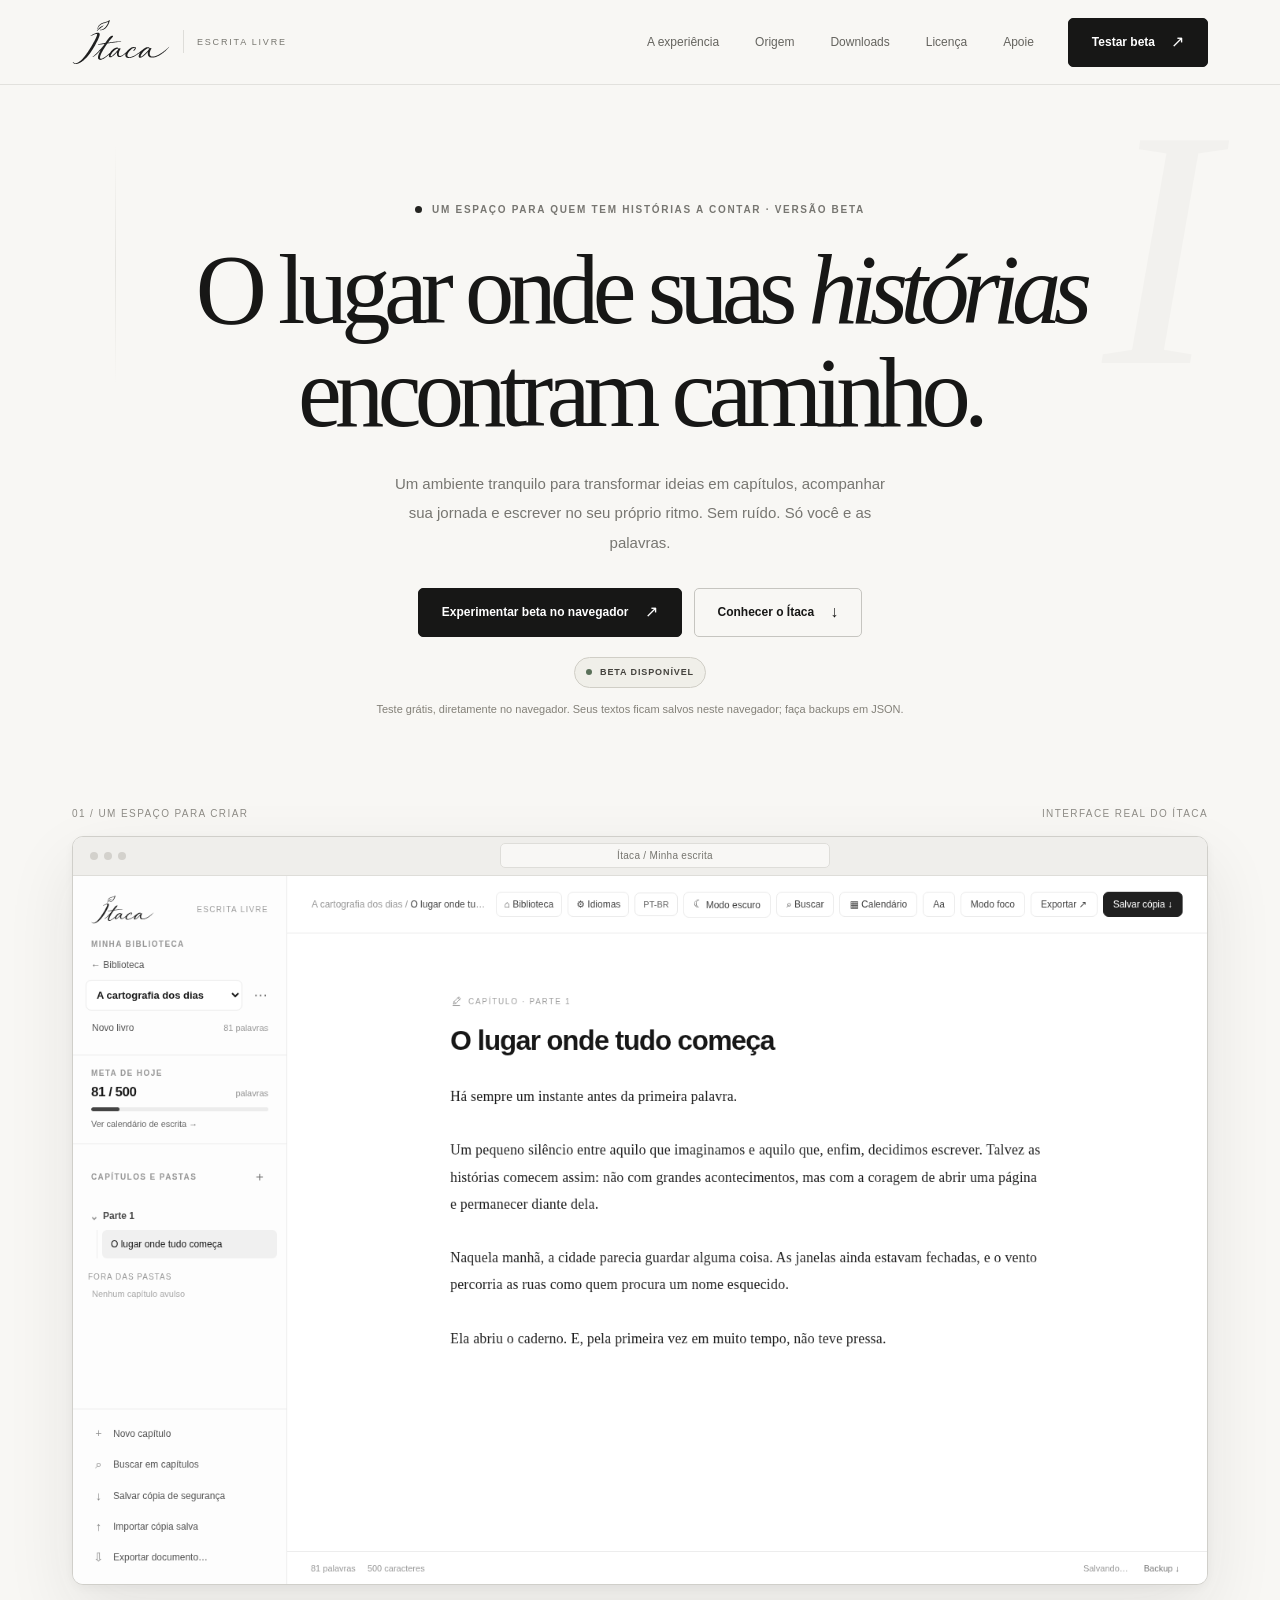
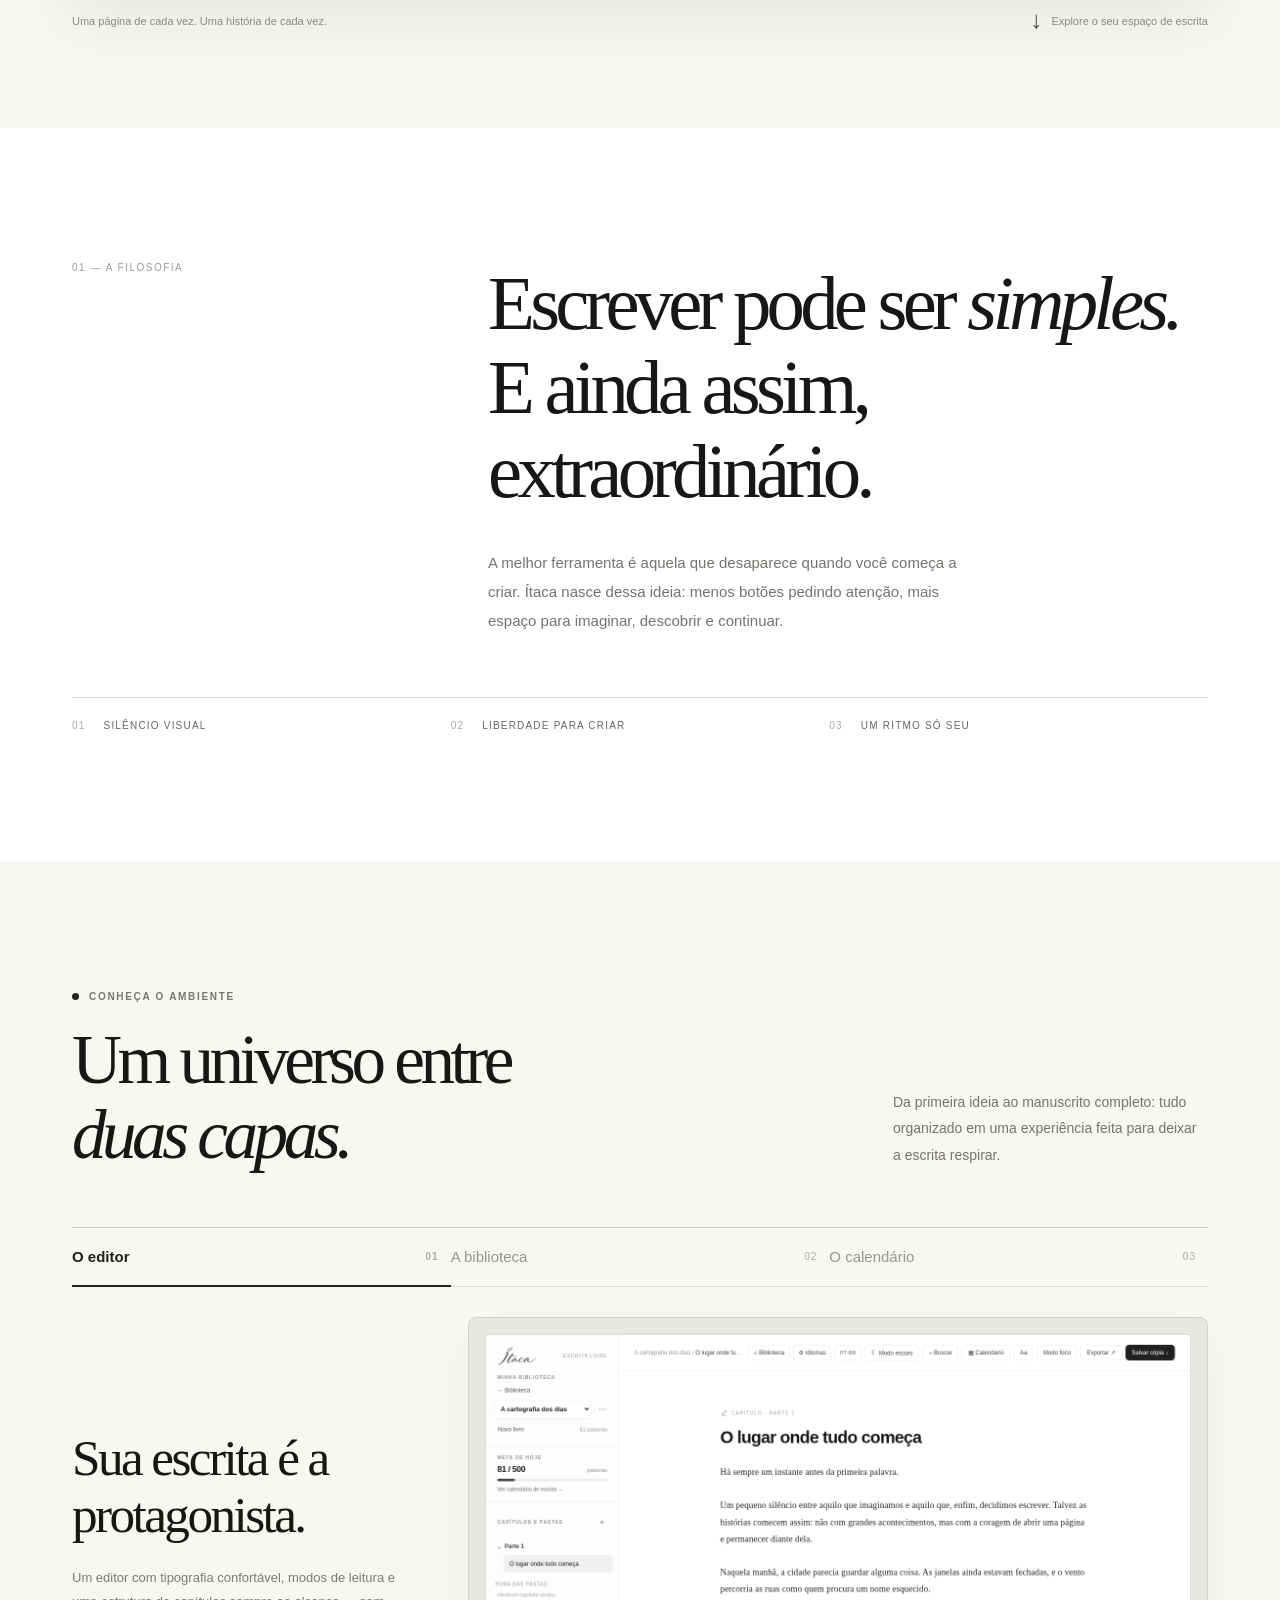
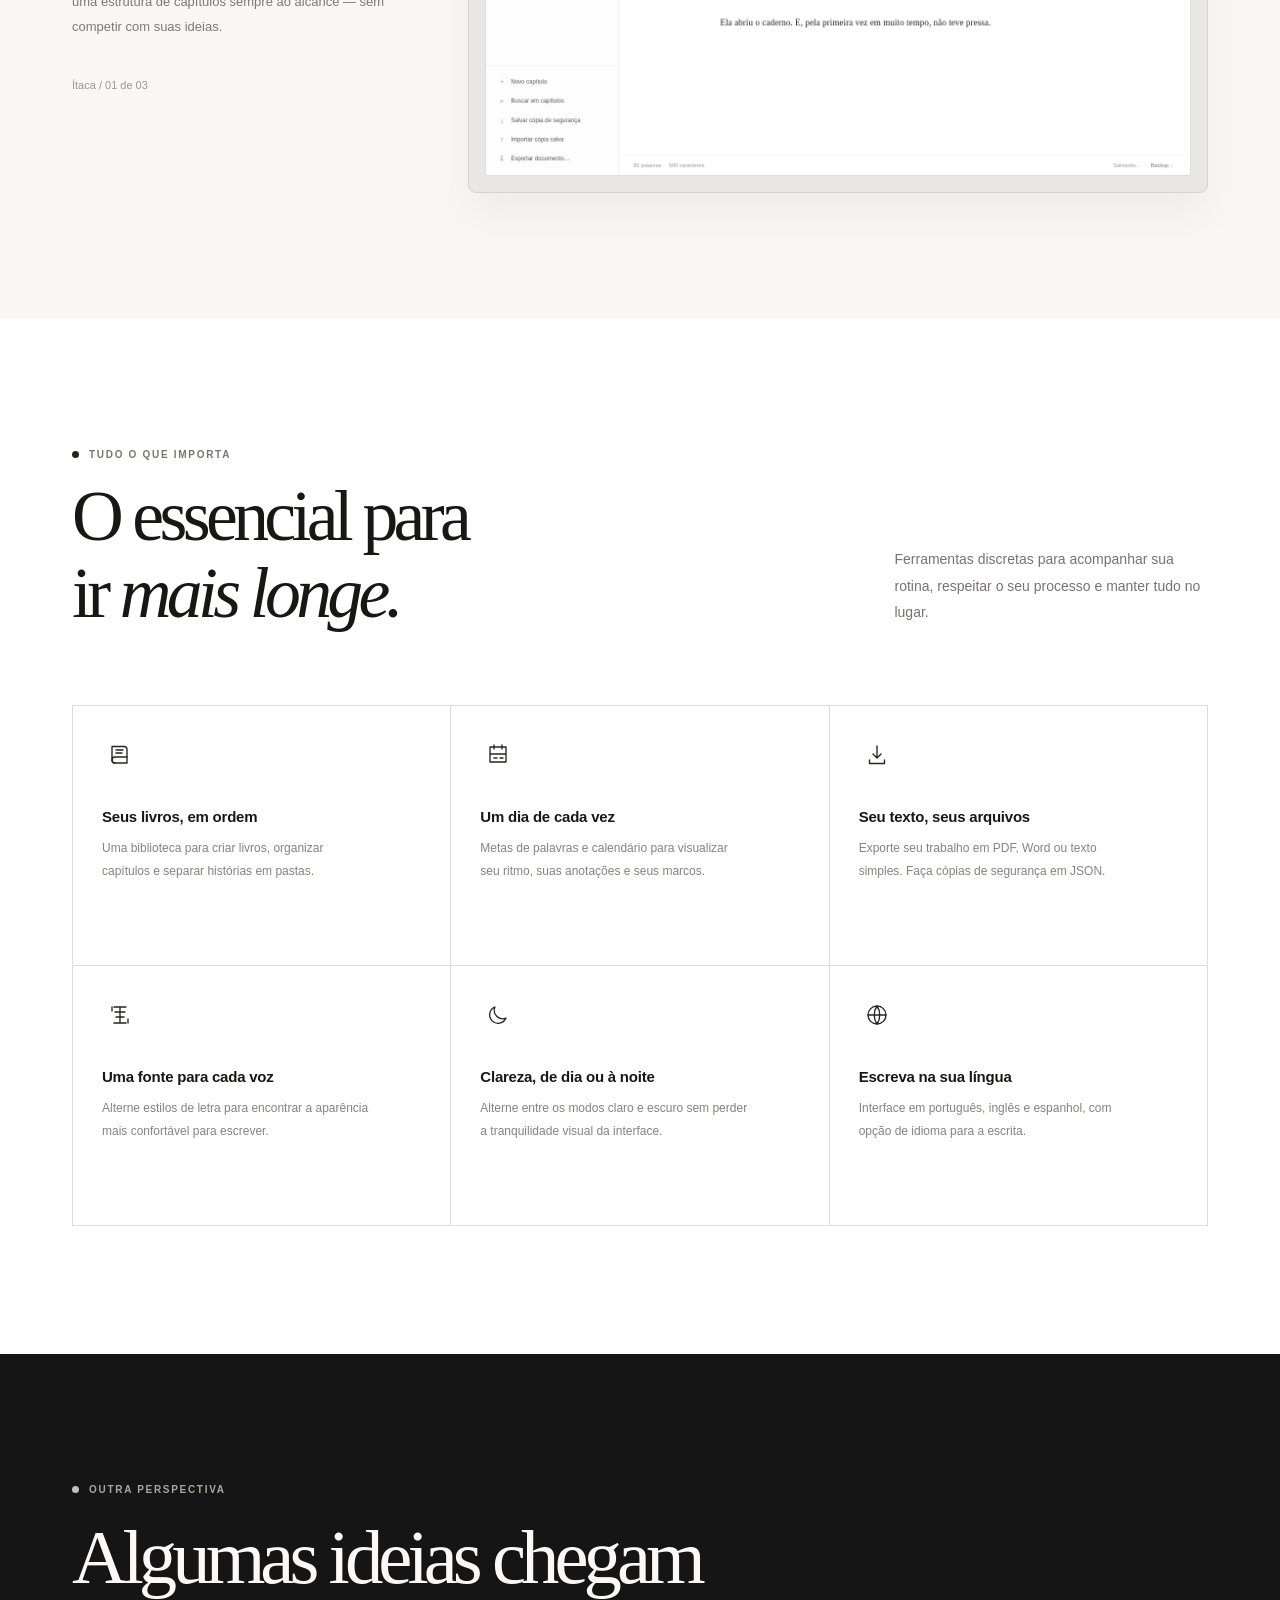
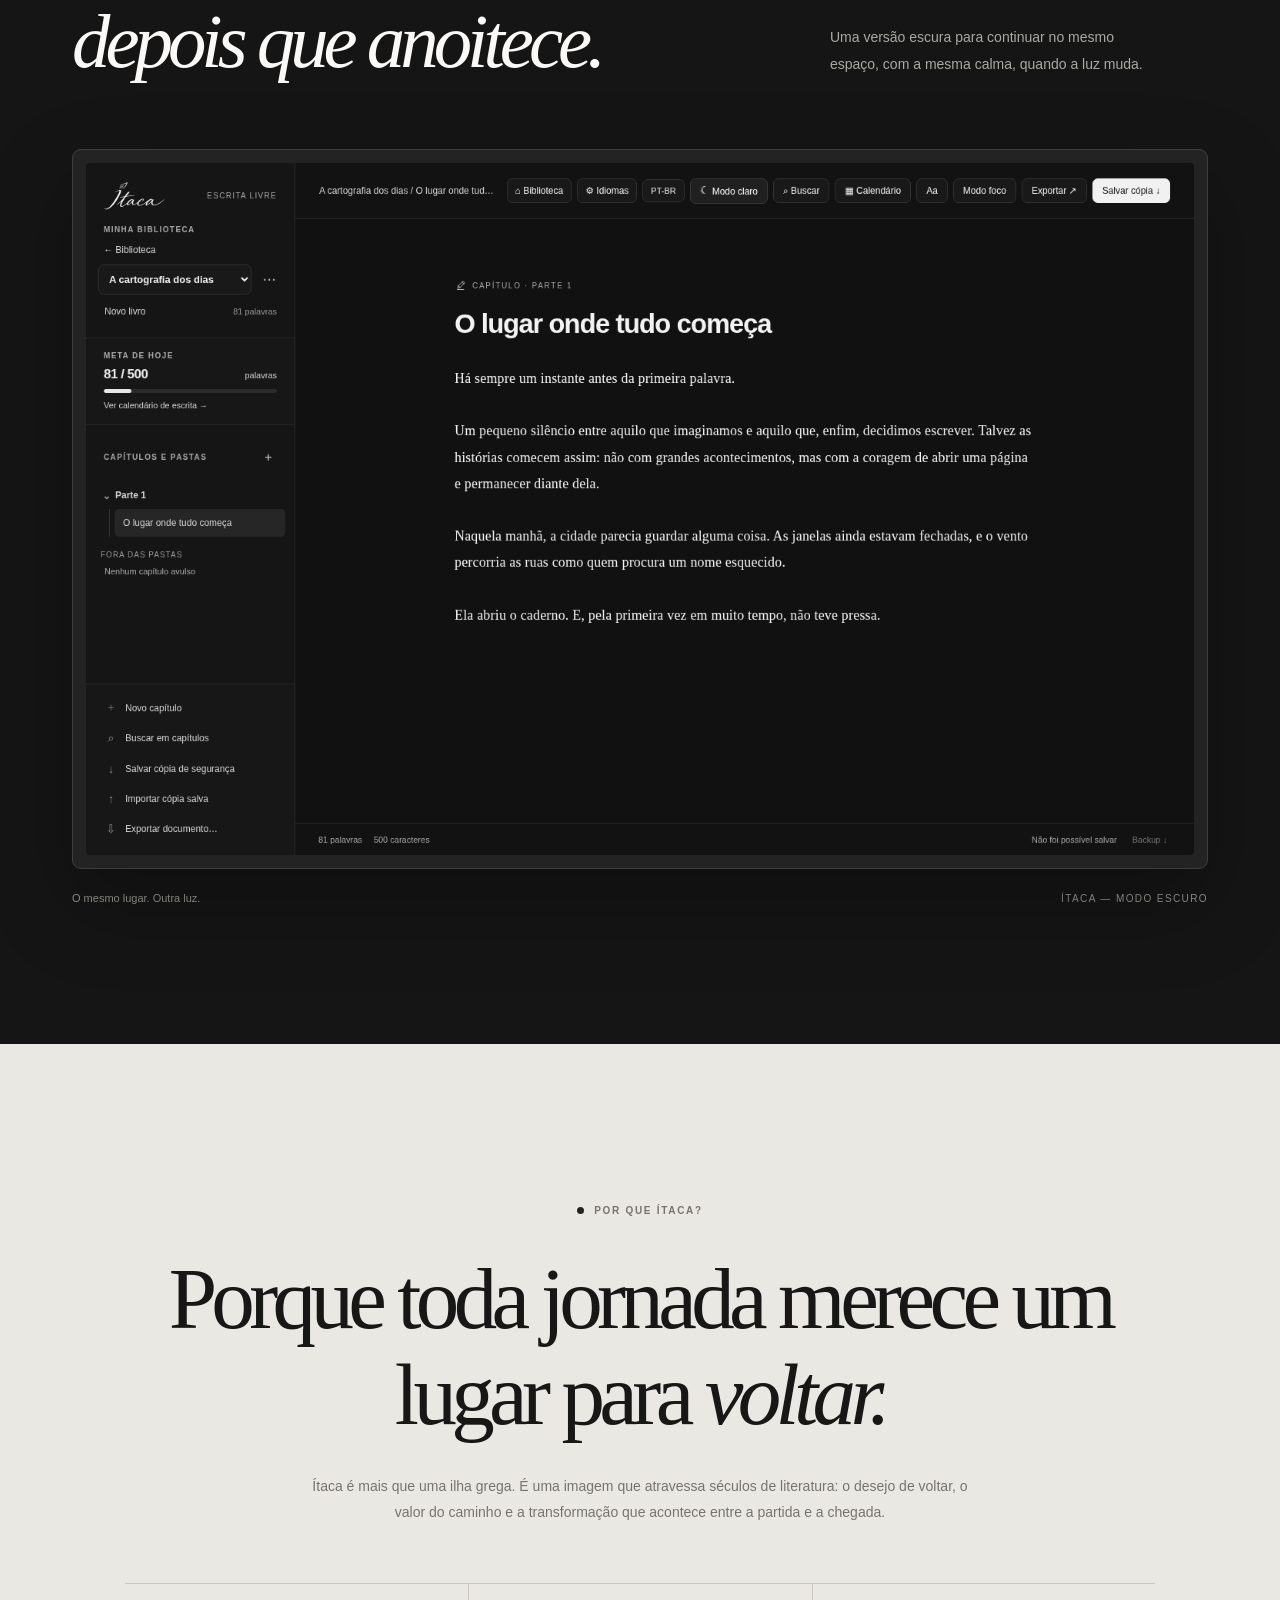
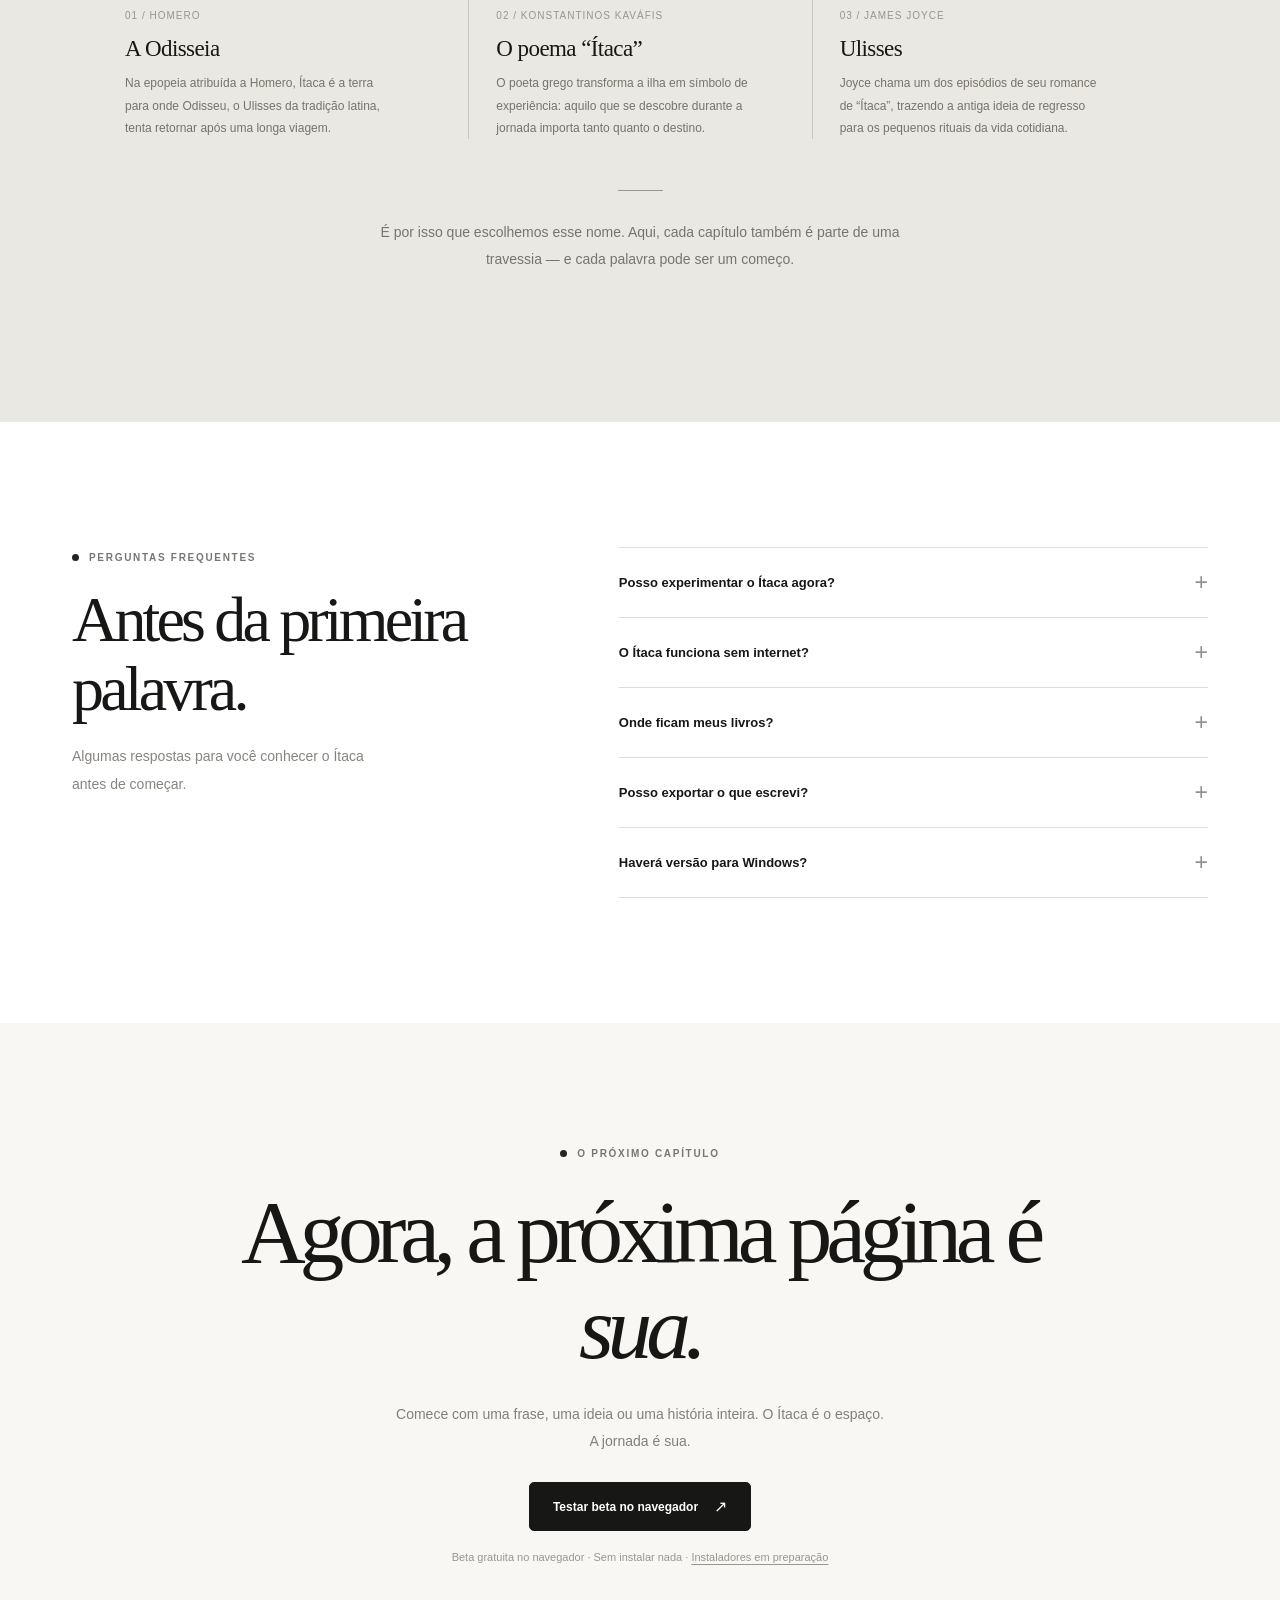
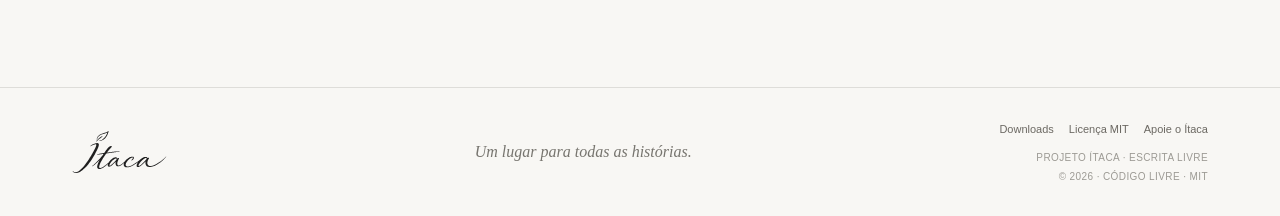
==== commit 8073bfc2: "Ítaca 0.2.2: atualizar landing page e animações de rolagem" ====
--- a/index.html
+++ b/index.html
@@ -1,14 +1,15 @@
-<!doctype html>
+<!DOCTYPE html>
+
 <html lang="pt-BR">
 <head>
-<meta charset="UTF-8">
-<meta name="viewport" content="width=device-width, initial-scale=1">
-<meta name="theme-color" content="#f8f7f4">
-<meta name="description" content="Experimente gratuitamente a versão beta do Ítaca no navegador: escreva livros, organize capítulos e acompanhe sua jornada de escrita.">
-<meta property="og:title" content="Ítaca — Um lugar para suas histórias">
-<meta property="og:description" content="Um lugar tranquilo para suas histórias. Experimente gratuitamente a versão beta do Ítaca no navegador.">
+<meta charset="utf-8"/>
+<meta content="width=device-width, initial-scale=1" name="viewport"/>
+<meta content="#f8f7f4" name="theme-color"/>
+<meta content="Experimente gratuitamente a versão beta do Ítaca no navegador: escreva livros, organize capítulos e acompanhe sua jornada de escrita." name="description"/>
+<meta content="Ítaca — Um lugar para suas histórias" property="og:title"/>
+<meta content="Um lugar tranquilo para suas histórias. Experimente gratuitamente a versão beta do Ítaca no navegador." property="og:description"/>
 <title>Ítaca — Um lugar para suas histórias</title>
-<link rel="icon" href="data:image/svg+xml,%3Csvg xmlns='http://www.w3.org/2000/svg' viewBox='0 0 64 64'%3E%3Crect width='64' height='64' rx='15' fill='%23191919'/%3E%3Cpath d='M17 46h30M22 39l3-9 18-18a4 4 0 0 1 6 0l3 3a4 4 0 0 1 0 6L34 39l-12 3z' fill='none' stroke='white' stroke-width='3' stroke-linejoin='round'/%3E%3C/svg%3E">
+<link href="data:image/svg+xml,%3Csvg xmlns='http://www.w3.org/2000/svg' viewBox='0 0 64 64'%3E%3Crect width='64' height='64' rx='15' fill='%23191919'/%3E%3Cpath d='M17 46h30M22 39l3-9 18-18a4 4 0 0 1 6 0l3 3a4 4 0 0 1 0 6L34 39l-12 3z' fill='none' stroke='white' stroke-width='3' stroke-linejoin='round'/%3E%3C/svg%3E" rel="icon"/>
 <style>
 :root{--paper:#f8f7f4;--white:#fff;--ink:#171716;--muted:#71716e;--line:#deddd9;--soft:#eeede9;--faded:#aaa9a4;--dark:#171716;--display:Georgia,"Times New Roman",serif;--sans:-apple-system,BlinkMacSystemFont,"Segoe UI",Inter,Arial,sans-serif;--max:1200px}
 *{box-sizing:border-box}
@@ -143,8 +144,9 @@
 .footer-middle{font:italic 16px var(--display);color:#77756f}
 .footer-right{font-size:10px;color:#9c9a94;letter-spacing:.04em;text-align:right;line-height:1.9}
 /* reveal */
-.js .reveal{opacity:0;transform:translateY(17px);transition:opacity .7s ease,transform .7s ease}
-.js .reveal.in{opacity:1;transform:none}
+/* Ítaca 0.2.2 — revelação delicada apenas no site, nunca no editor */
+.js .reveal{opacity:0;transform:translate3d(0,22px,0);transition:opacity .68s cubic-bezier(.22,1,.36,1),transform .68s cubic-bezier(.22,1,.36,1);transition-delay:var(--reveal-delay,0ms)}
+.js .reveal.in{opacity:1;transform:translate3d(0,0,0)}
 /* Responsive */
 @media(max-width:1040px){.wrap{padding-inline:30px}.nav-links{gap:22px}.nav-cta .btn{padding:0 14px}.hero{padding-top:98px}.hero h1{max-width:840px}.intro-grid{gap:55px}.experience-panel{gap:34px}.faq-grid{gap:55px}}
 @media(max-width:770px){.nav-inner{min-height:70px}.nav-logo img{width:85px}.nav-links{display:none;position:absolute;top:69px;left:0;right:0;background:var(--paper);padding:22px 30px 28px;border-bottom:1px solid var(--line);flex-direction:column;align-items:flex-start;gap:20px;box-shadow:0 12px 20px #0000000b}.nav-links.open{display:flex}.mobile-toggle{display:flex}.nav-cta .btn{display:none}.hero{padding:76px 0 67px}.hero::before,.hero::after{display:none}.hero h1{font-size:clamp(51px,9.5vw,74px)}.hero-visual{padding-top:65px}.browser-shell{border-radius:8px}.hero-bottom{flex-wrap:wrap}.intro,.experience,.features,.night,.philosophy,.faq,.final{padding-block:90px}.intro-grid,.experience-panel,.features-intro,.night-head,.faq-grid{grid-template-columns:1fr;gap:30px}.intro h2{margin-top:3px}.section-header{align-items:start;flex-direction:column;gap:18px}.experience-panel{min-height:0}.experience-copy h3{max-width:none}.experience-copy{padding:0}.experience-frame{padding:10px}.features-intro{margin-bottom:42px}.feature-grid{grid-template-columns:repeat(2,minmax(0,1fr))}.night-head{margin-bottom:35px}.night-head p{max-width:560px}.faq-grid{gap:42px}.footer-inner{min-height:160px;flex-wrap:wrap;gap:12px}.footer-right{text-align:left}}
@@ -222,88 +224,88 @@
 </head>
 <body>
 <header class="site-nav">
-  <div class="wrap nav-inner">
-    <a href="#inicio" aria-label="Ítaca, voltar ao início" class="nav-logo"><img src="[data-uri]" alt="Ítaca"><span class="brand-divider" aria-hidden="true"></span><span class="brand-caption">Escrita livre</span></a>
-    <nav class="nav-links" id="nav-links" aria-label="Navegação principal">
-      <a href="#experiencia">A experiência</a><a href="#sobre">Origem</a><a href="downloads.html">Downloads</a><a href="licenca.html">Licença</a><a href="apoie.html">Apoie</a>
-    </nav>
-    <div class="nav-cta"><a class="btn btn-dark" href="experimentar.html" aria-label="Experimentar versão beta do Ítaca no navegador">Testar beta <span class="arrow">↗</span></a><button class="mobile-toggle" id="mobile-toggle" aria-label="Abrir menu" aria-expanded="false" aria-controls="nav-links"><svg viewBox="0 0 24 24" aria-hidden="true" fill="none" stroke="currentColor" stroke-width="1.7" stroke-linecap="round"><path d="M4 8h16M4 16h16"/></svg></button></div>
-  </div>
+<div class="wrap nav-inner">
+<a aria-label="Ítaca, voltar ao início" class="nav-logo" href="#inicio"><img alt="Ítaca" src="[data-uri]"/><span aria-hidden="true" class="brand-divider"></span><span class="brand-caption">Escrita livre</span></a>
+<nav aria-label="Navegação principal" class="nav-links" id="nav-links">
+<a href="#experiencia">A experiência</a><a href="#sobre">Origem</a><a href="downloads.html">Downloads</a><a href="licenca.html">Licença</a><a href="apoie.html">Apoie</a>
+</nav>
+<div class="nav-cta"><a aria-label="Experimentar versão beta do Ítaca no navegador" class="btn btn-dark" href="experimentar.html">Testar beta <span class="arrow">↗</span></a><button aria-controls="nav-links" aria-expanded="false" aria-label="Abrir menu" class="mobile-toggle" id="mobile-toggle"><svg aria-hidden="true" fill="none" stroke="currentColor" stroke-linecap="round" stroke-width="1.7" viewbox="0 0 24 24"><path d="M4 8h16M4 16h16"></path></svg></button></div>
+</div>
 </header>
 <main>
 <section class="hero" id="inicio">
-  <div class="wrap">
-    <div class="hero-top">
-      <div class="eyebrow"><span class="dot"></span> Um espaço para quem tem histórias a contar · versão beta</div>
-      <h1>O lugar onde suas <em>histórias</em> encontram caminho.</h1>
-      <p class="hero-copy">Um ambiente tranquilo para transformar ideias em capítulos, acompanhar sua jornada e escrever no seu próprio ritmo. Sem ruído. Só você e as palavras.</p>
-      <div class="hero-actions"><a class="btn btn-dark" href="experimentar.html">Experimentar beta no navegador <span class="arrow">↗</span></a><a class="btn btn-light" href="#experiencia">Conhecer o Ítaca <span class="arrow">↓</span></a></div>
-      <div class="beta-notice" role="note"><span class="beta-pill"><span aria-hidden="true" class="beta-live-dot"></span> BETA DISPONÍVEL</span><span>Teste grátis, diretamente no navegador. Seus textos ficam salvos neste navegador; faça backups em JSON.</span></div>
-    </div>
-    <div class="hero-visual reveal">
-      <div class="hero-visual-top"><span>01 / UM ESPAÇO PARA CRIAR</span><span>INTERFACE REAL DO ÍTACA</span></div>
-      <div class="browser-shell"><div class="browser-top" aria-hidden="true"><div class="traffic"><span></span><span></span><span></span></div><div class="browser-location">Ítaca / Minha escrita</div></div><img class="screenshot" src="[data-uri]" alt="Editor Ítaca em modo claro, com capítulos à esquerda, campo de escrita e meta diária." loading="eager"></div>
-      <div class="hero-bottom"><span>Uma página de cada vez. Uma história de cada vez.</span><span class="scroll-hint"><span class="monogram">↓</span> Explore o seu espaço de escrita</span></div>
-    </div>
-  </div>
+<div class="wrap">
+<div class="hero-top">
+<div class="eyebrow"><span class="dot"></span> Um espaço para quem tem histórias a contar · versão beta</div>
+<h1>O lugar onde suas <em>histórias</em> encontram caminho.</h1>
+<p class="hero-copy">Um ambiente tranquilo para transformar ideias em capítulos, acompanhar sua jornada e escrever no seu próprio ritmo. Sem ruído. Só você e as palavras.</p>
+<div class="hero-actions"><a class="btn btn-dark" href="experimentar.html">Experimentar beta no navegador <span class="arrow">↗</span></a><a class="btn btn-light" href="#experiencia">Conhecer o Ítaca <span class="arrow">↓</span></a></div>
+<div class="beta-notice" role="note"><span class="beta-pill"><span aria-hidden="true" class="beta-live-dot"></span> BETA DISPONÍVEL</span><span>Teste grátis, diretamente no navegador. Seus textos ficam salvos neste navegador; faça backups em JSON.</span></div>
+</div>
+<div class="hero-visual reveal">
+<div class="hero-visual-top"><span>01 / UM ESPAÇO PARA CRIAR</span><span>INTERFACE REAL DO ÍTACA</span></div>
+<div class="browser-shell"><div aria-hidden="true" class="browser-top"><div class="traffic"><span></span><span></span><span></span></div><div class="browser-location">Ítaca / Minha escrita</div></div><img alt="Editor Ítaca em modo claro, com capítulos à esquerda, campo de escrita e meta diária." class="screenshot" loading="eager" src="[data-uri]"/></div>
+<div class="hero-bottom"><span>Uma página de cada vez. Uma história de cada vez.</span><span class="scroll-hint"><span class="monogram">↓</span> Explore o seu espaço de escrita</span></div>
+</div>
+</div>
 </section>
 <section class="intro" id="filosofia"><div class="wrap">
-  <div class="intro-grid reveal"><div class="section-num">01 — A FILOSOFIA</div><div><h2>Escrever pode ser <em class="writing-line">simples.</em> E ainda assim, extraordinário.</h2><p>A melhor ferramenta é aquela que desaparece quando você começa a criar. Ítaca nasce dessa ideia: menos botões pedindo atenção, mais espaço para imaginar, descobrir e continuar.</p></div></div>
-  <div class="minimal-divider reveal"><div><span>01</span> Silêncio visual</div><div><span>02</span> Liberdade para criar</div><div><span>03</span> Um ritmo só seu</div></div>
+<div class="intro-grid reveal"><div class="section-num">01 — A FILOSOFIA</div><div><h2>Escrever pode ser <em class="writing-line">simples.</em> E ainda assim, extraordinário.</h2><p>A melhor ferramenta é aquela que desaparece quando você começa a criar. Ítaca nasce dessa ideia: menos botões pedindo atenção, mais espaço para imaginar, descobrir e continuar.</p></div></div>
+<div class="minimal-divider reveal"><div><span>01</span> Silêncio visual</div><div><span>02</span> Liberdade para criar</div><div><span>03</span> Um ritmo só seu</div></div>
 </div></section>
 <section class="experience" id="experiencia"><div class="wrap">
-  <div class="section-header reveal"><div><div class="eyebrow"><span class="dot"></span> Conheça o ambiente</div><h2>Um universo entre<br><em class="writing-line">duas capas.</em></h2></div><p>Da primeira ideia ao manuscrito completo: tudo organizado em uma experiência feita para deixar a escrita respirar.</p></div>
-  <div class="tabs" role="tablist" aria-label="Ver funcionalidades do Ítaca">
-    <button type="button" class="tab active" role="tab" aria-selected="true" aria-controls="experience-panel" data-tab="editor"><span>O editor</span><span class="tab-num">01</span></button>
-    <button type="button" class="tab" role="tab" aria-selected="false" aria-controls="experience-panel" data-tab="biblioteca"><span>A biblioteca</span><span class="tab-num">02</span></button>
-    <button type="button" class="tab" role="tab" aria-selected="false" aria-controls="experience-panel" data-tab="calendario"><span>O calendário</span><span class="tab-num">03</span></button>
-  </div>
-  <div class="experience-panel" id="experience-panel" role="tabpanel" aria-live="polite">
-    <div class="experience-copy"><h3 id="tab-heading">Sua escrita é a protagonista.</h3><p id="tab-description">Um editor com tipografia confortável, modos de leitura e uma estrutura de capítulos sempre ao alcance — sem competir com suas ideias.</p><span class="small-caption" id="tab-counter">Ítaca / 01 de 03</span></div>
-    <div class="experience-frame"><img data-image="editor" class="active" src="[data-uri]